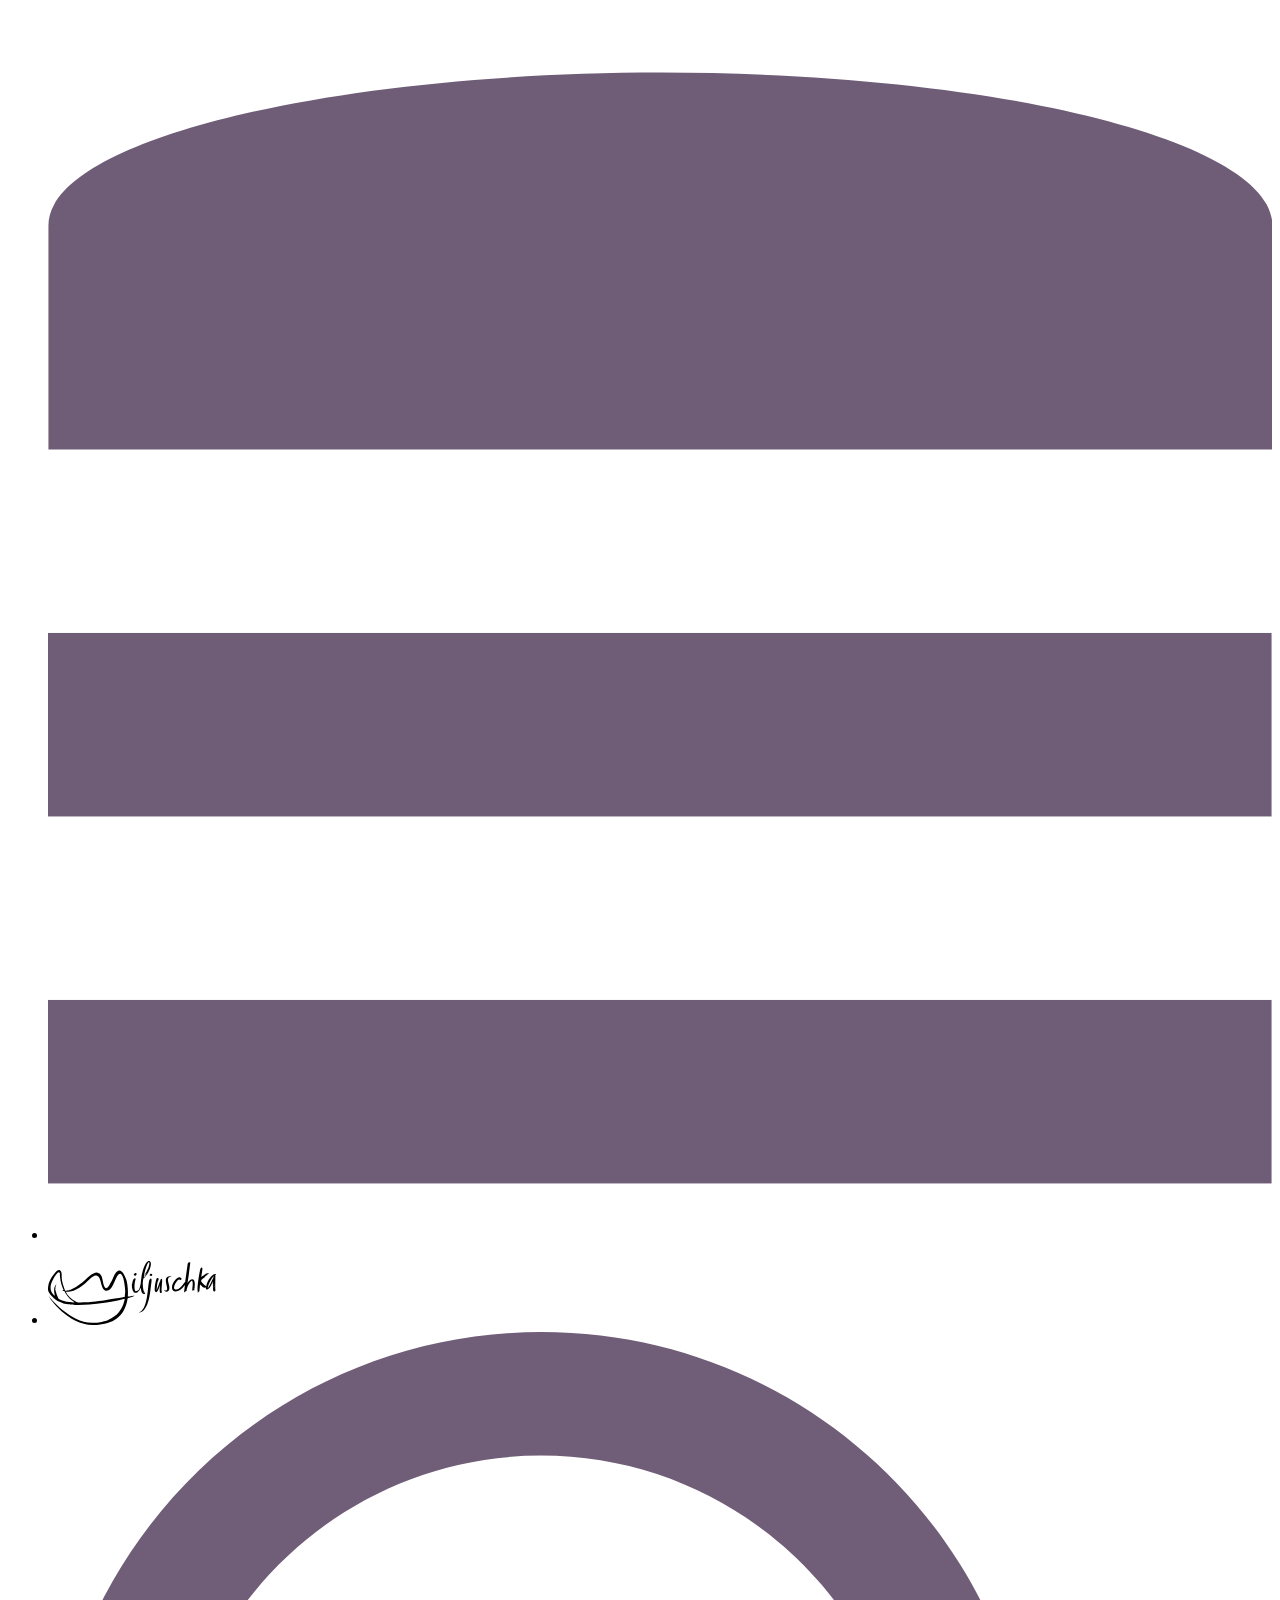
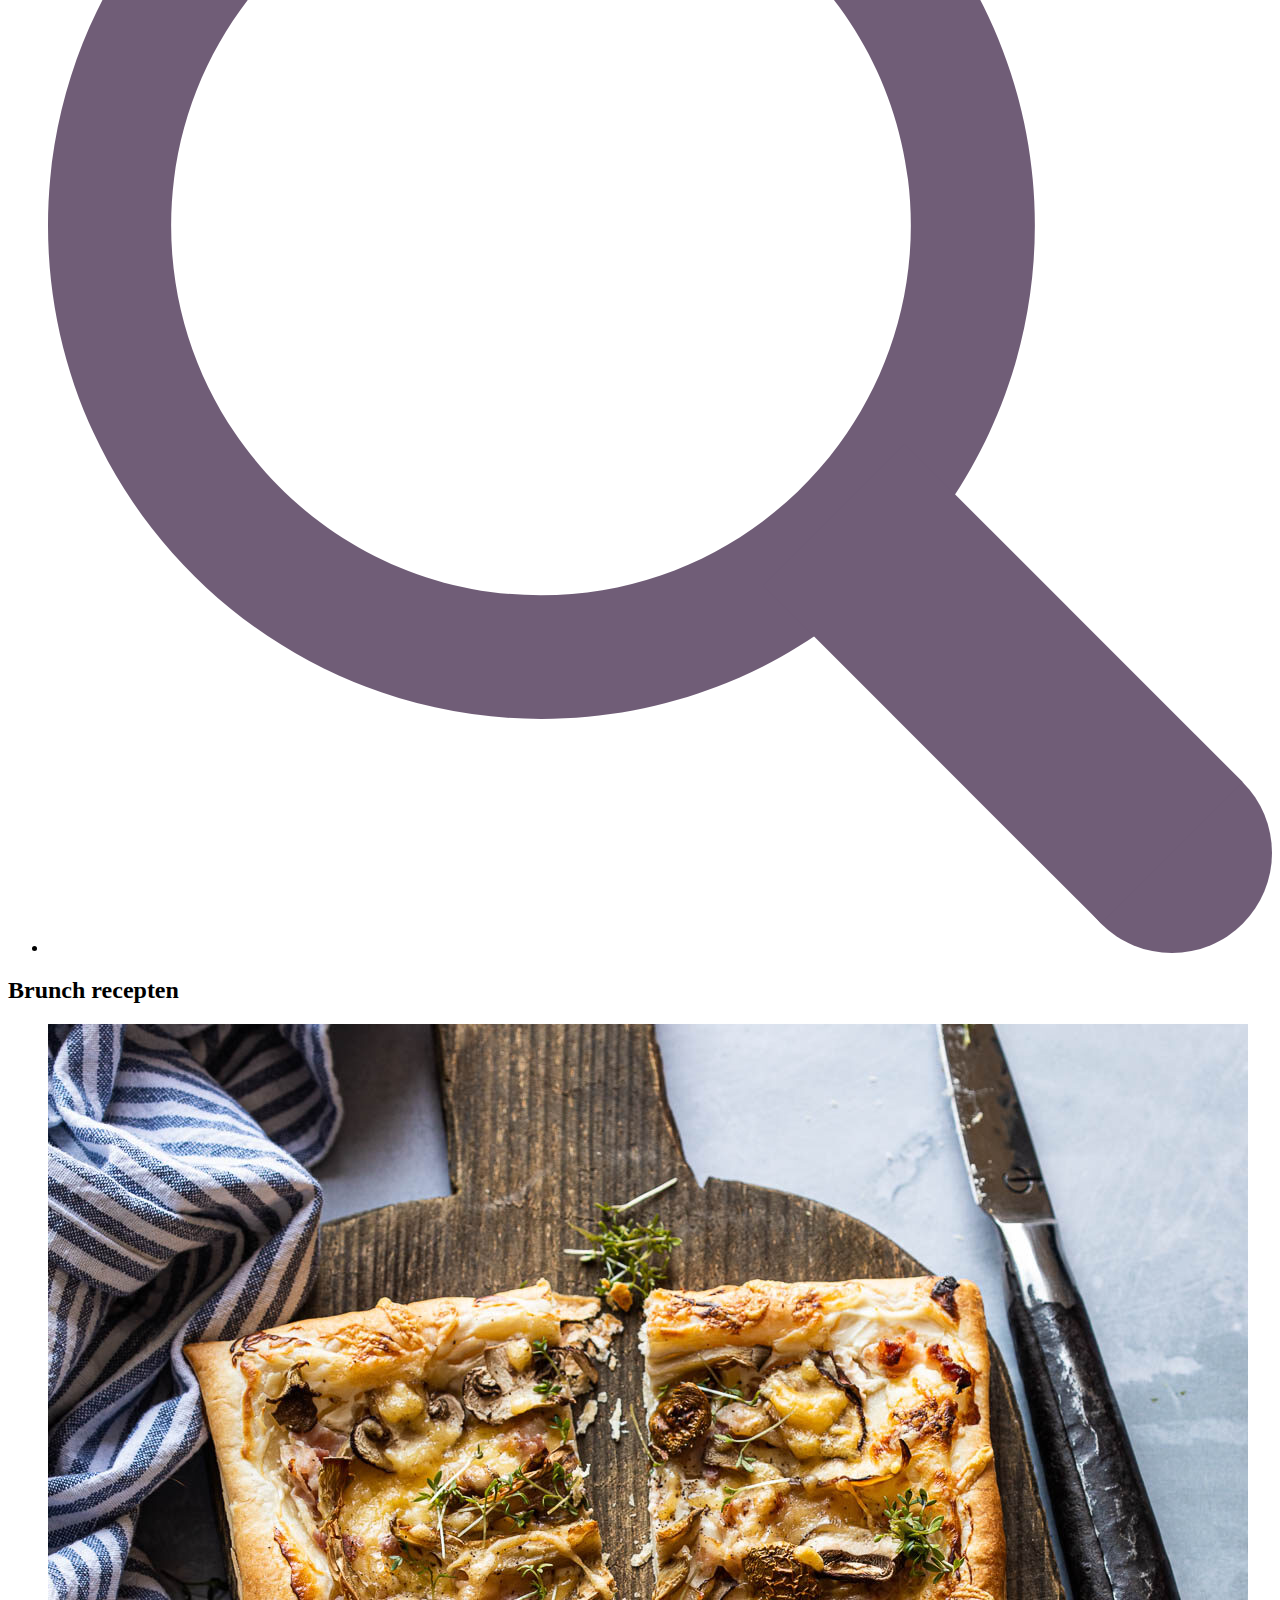
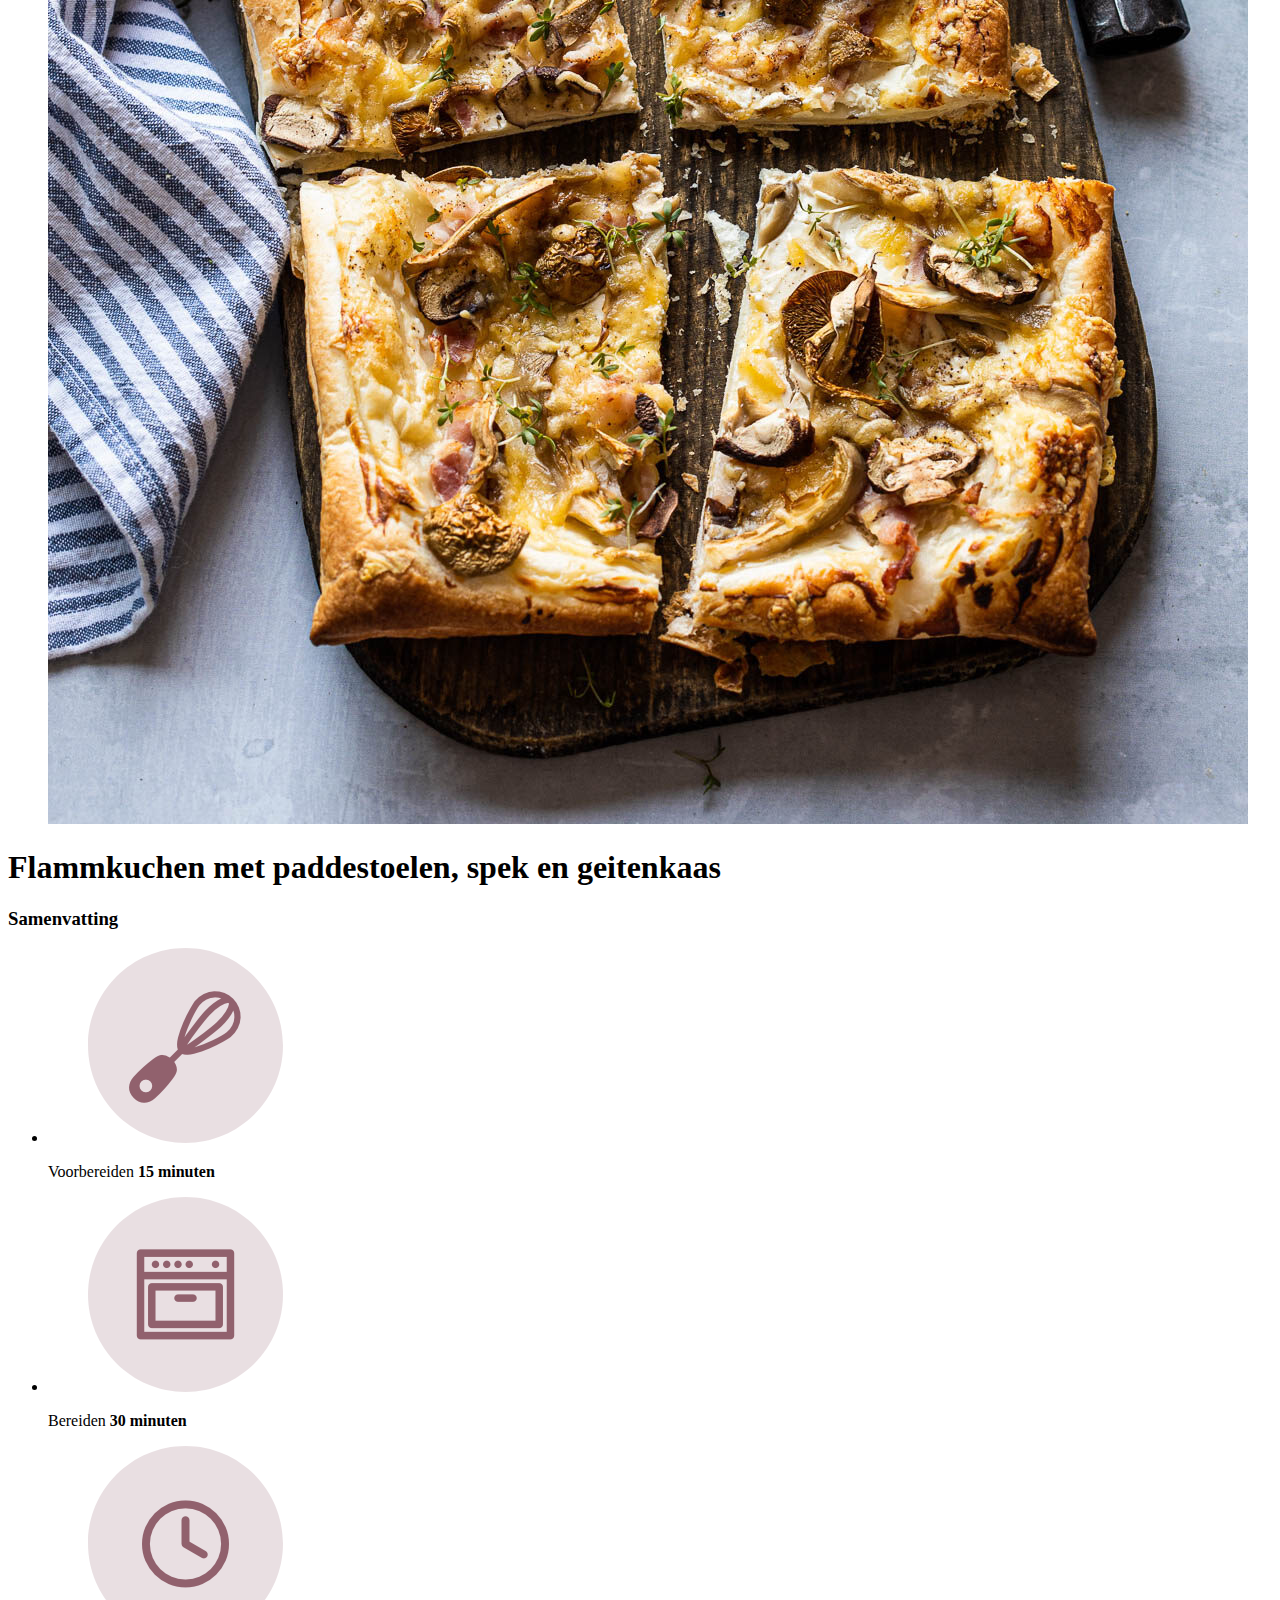
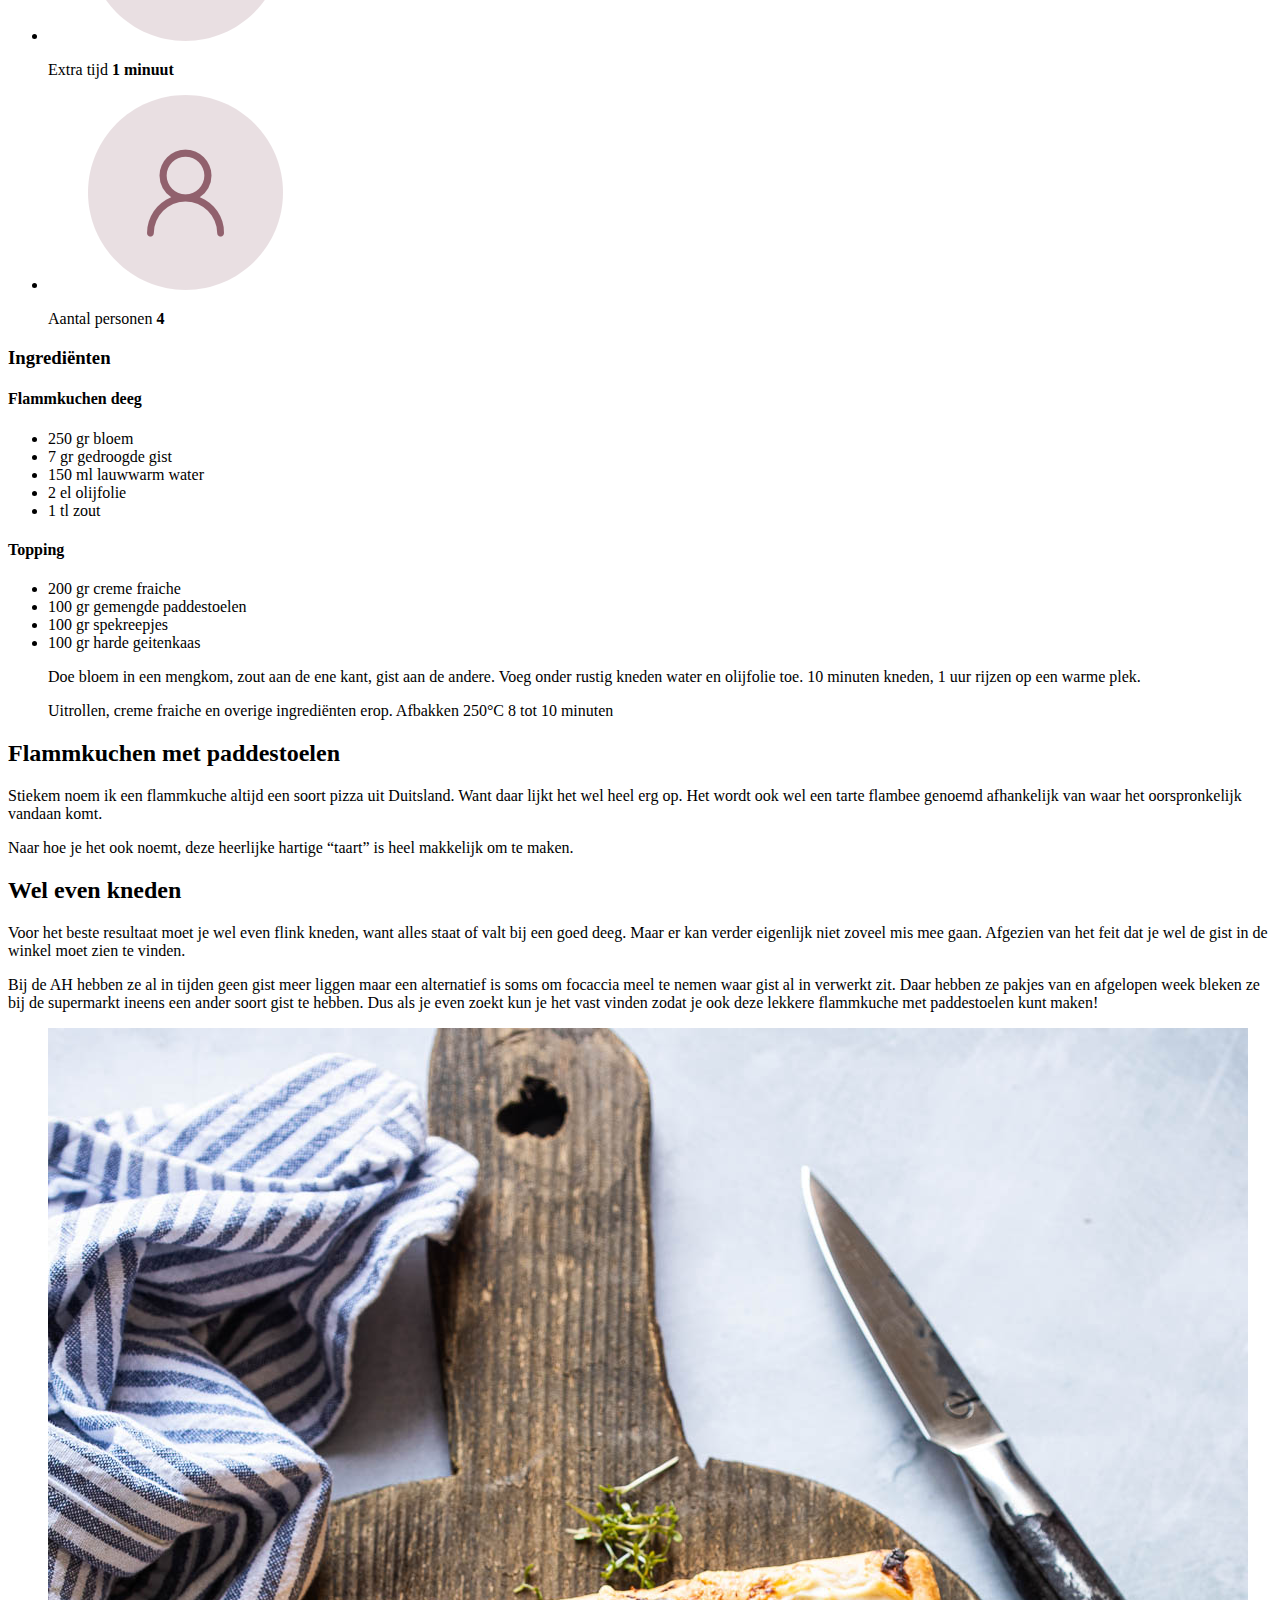
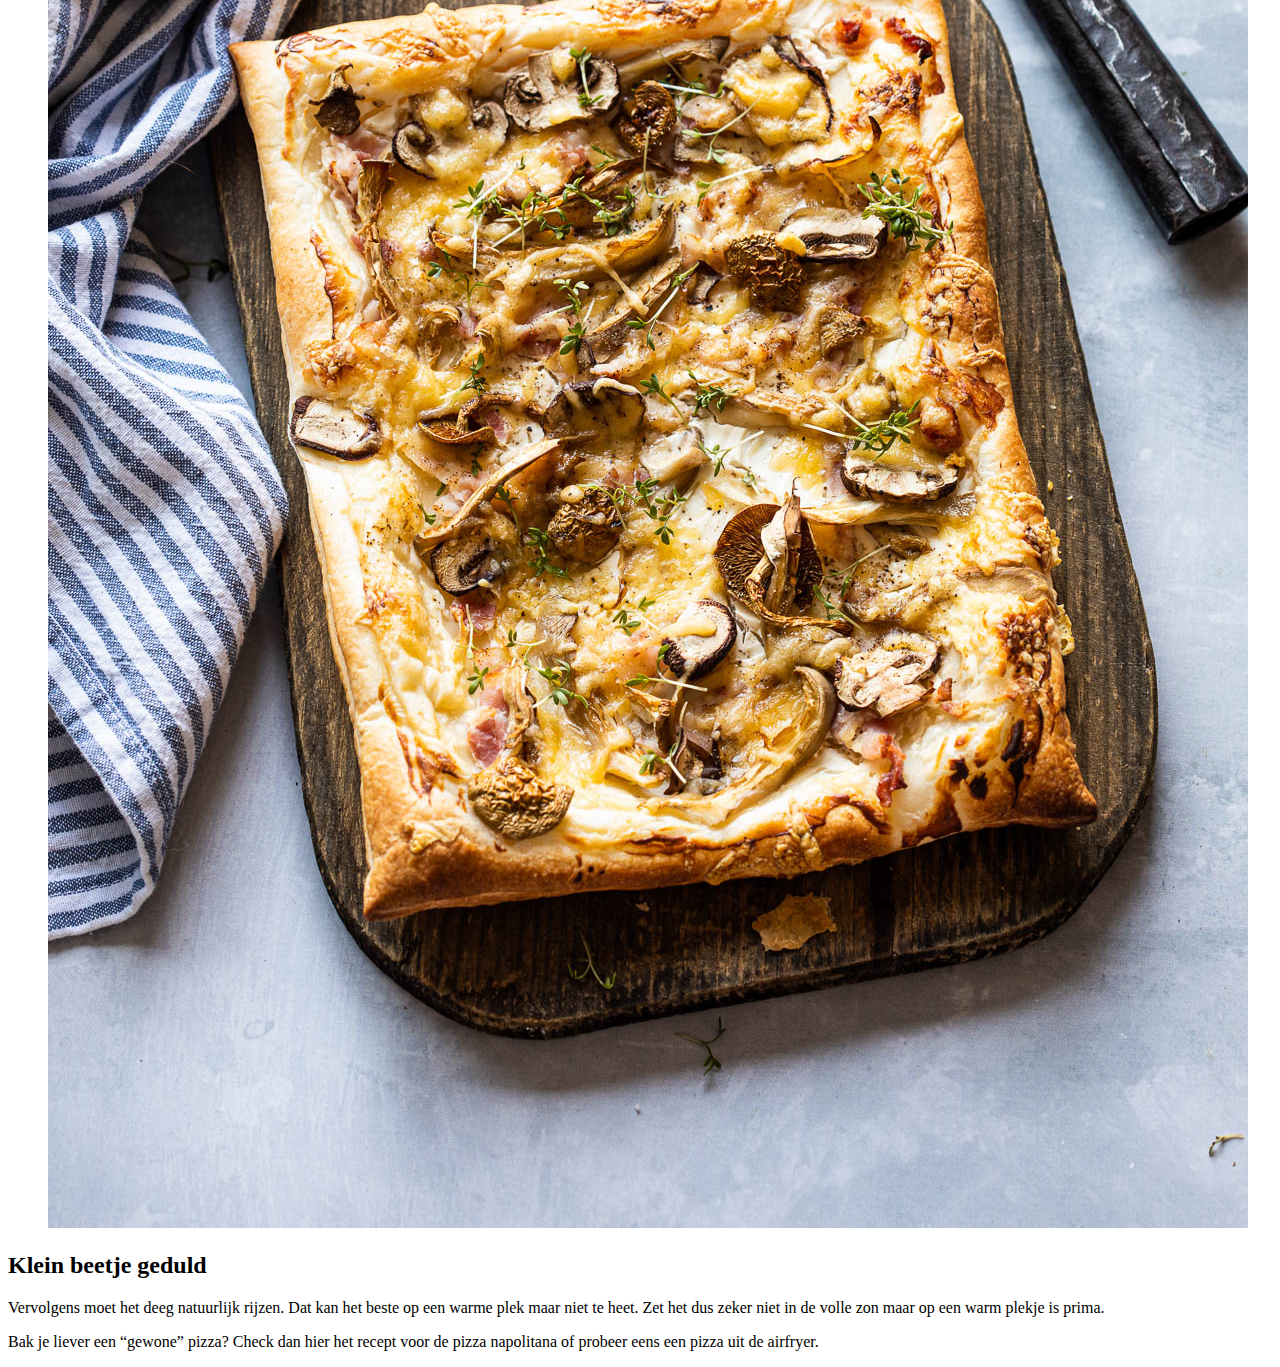
==== detail.html @ 0a12c774 "Add files via upload" ====
<!DOCTYPE html>
<html lang="nl">

<head>
    <meta charset="UTF-8">
    <meta name="author" content="Nadia Molenaar">
    <meta name="viewport" content="width=device-width, initial-scale=1">
    
    <title>Details Miljuschka</title>

    <link rel="stylesheet" href="styles/style-detail.css">
</head>

<body>
  <header>
    <nav>
		<ul class="menu">
			<li class="hamburger">
				<img src="images/Hamburger.svg" alt="Icoon van een hamburger">
			</li>
			<li class="home-logo">
				<a href=""><img src="images/logo.svg" alt="Logo Miljuschka"></a>
			</li>
			<li class="search">
				<img src="images/Search.svg" alt="icoon van een vergrootglas">
			</li>
		</ul>
	</nav>
  </header> 
  
  <main>
      <section>
          <h2>Brunch recepten</h2>
            <article>
             <figure>
                 <img src="images/recepten/1-flamkuche-paddestoel.jpg" alt="Afbeelding van flammkuchen met paddestoelen, spek en geitenkaas.">
             </figure>
            <h1>Flammkuchen met paddestoelen, spek en geitenkaas</h1>
        </article>
      </section>

      <section>
        <h3>Samenvatting</h3>
        <ul>
            <li>
                <figure>
                    <img src="images/Screenshot_2020-10-23 Flammkuchen met paddestoelen, spek en geitenkaas.png" alt="Afbeelding van een garde.">
                </figure>
                <p>Voorbereiden
                    <strong>15 minuten</strong>
                </p>
            </li>
            <li>
                <figure>
                    <img src="images/Screenshot_2020-10-23 Flammkuchen met paddestoelen, spek en geitenkaas(1).png" alt="Afbeelding van een oven.">
                </figure>
                <p>Bereiden
                    <strong>30 minuten</strong>
                </p>
            </li>
            <li>
                <figure>
                    <img src="images/Screenshot_2020-10-23 Flammkuchen met paddestoelen, spek en geitenkaas(2).png" alt="Afbeelding van een klok.">
                </figure>
                <p>Extra tijd
                    <strong>1 minuut</strong>
                </p>
            </li>
            <li>
                <figure>
                    <img src="images/Screenshot_2020-10-23 Flammkuchen met paddestoelen, spek en geitenkaas(3).png" alt="Afbeelding van een poppetje.">
                </figure>
                <p>Aantal personen
                    <strong>4</strong>
                </p>
            </li>
        </ul>
      </section>

      <section>
        <h3>Ingrediënten</h3>
        <div>
            <h4>Flammkuchen deeg</h4>
            <ul>
                <li>250 gr bloem</li>
                <li>7 gr gedroogde gist</li>
                <li>150 ml lauwwarm water</li>
                <li>2 el olijfolie</li>
                <li>1 tl zout</li>
            </ul>
            <h4>Topping</h4>
            <ul>
                <li>200 gr creme fraiche</li>
                <li>100 gr gemengde paddestoelen</li>
                <li>100 gr spekreepjes</li>
                <li>100 gr harde geitenkaas</li>
                <p>Doe bloem in een mengkom, zout aan de ene kant, gist aan de andere. Voeg onder rustig kneden water en olijfolie toe. 10 minuten kneden, 1 uur rijzen op een warme plek. </p>
                <p>Uitrollen, creme fraiche en overige ingrediënten erop. Afbakken 250°C 8 tot 10 minuten</p>
            </ul>
        </div>
      </section>

      <section>
          <h2>Flammkuchen met paddestoelen</h2>
          <p>Stiekem noem ik een flammkuche altijd een soort pizza uit Duitsland. Want daar lijkt het wel heel erg op. Het wordt ook wel een tarte flambee genoemd afhankelijk van waar het oorspronkelijk vandaan komt.</p>
          <p>Naar hoe je het ook noemt, deze heerlijke hartige “taart” is heel makkelijk om te maken.</p>

          <h2>Wel even kneden</h2>
          <p>Voor het beste resultaat moet je wel even flink kneden, want alles staat of valt bij een goed deeg. Maar er kan verder eigenlijk niet zoveel mis mee gaan. Afgezien van het feit dat je wel de gist in de winkel moet zien te vinden.</p>
          <p>Bij de AH hebben ze al in tijden geen gist meer liggen maar een alternatief is soms om focaccia meel te nemen waar gist al in verwerkt zit. Daar hebben ze pakjes van en afgelopen week bleken ze bij de supermarkt ineens een ander soort gist te hebben. Dus als je even zoekt kun je het vast vinden zodat je ook deze lekkere flammkuche met paddestoelen kunt maken!</p>

          <figure>
              <img src="images/recepten/Flamkuchen-paddestoel-1.jpg" alt="Afbeelding van ongesneden flammkuchen.">
          </figure>

          <h2>Klein beetje geduld</h2>
          <p>Vervolgens moet het deeg natuurlijk rijzen. Dat kan het beste op een warme plek maar niet te heet. Zet het dus zeker niet in de volle zon maar op een warm plekje is prima. </p>
          <p>Bak je liever een “gewone” pizza? Check dan hier het recept voor de pizza napolitana of probeer eens een pizza uit de airfryer.</p>
      </section>



  </main>

    <script src="scripts/script.js"></script>

</body>

</html>
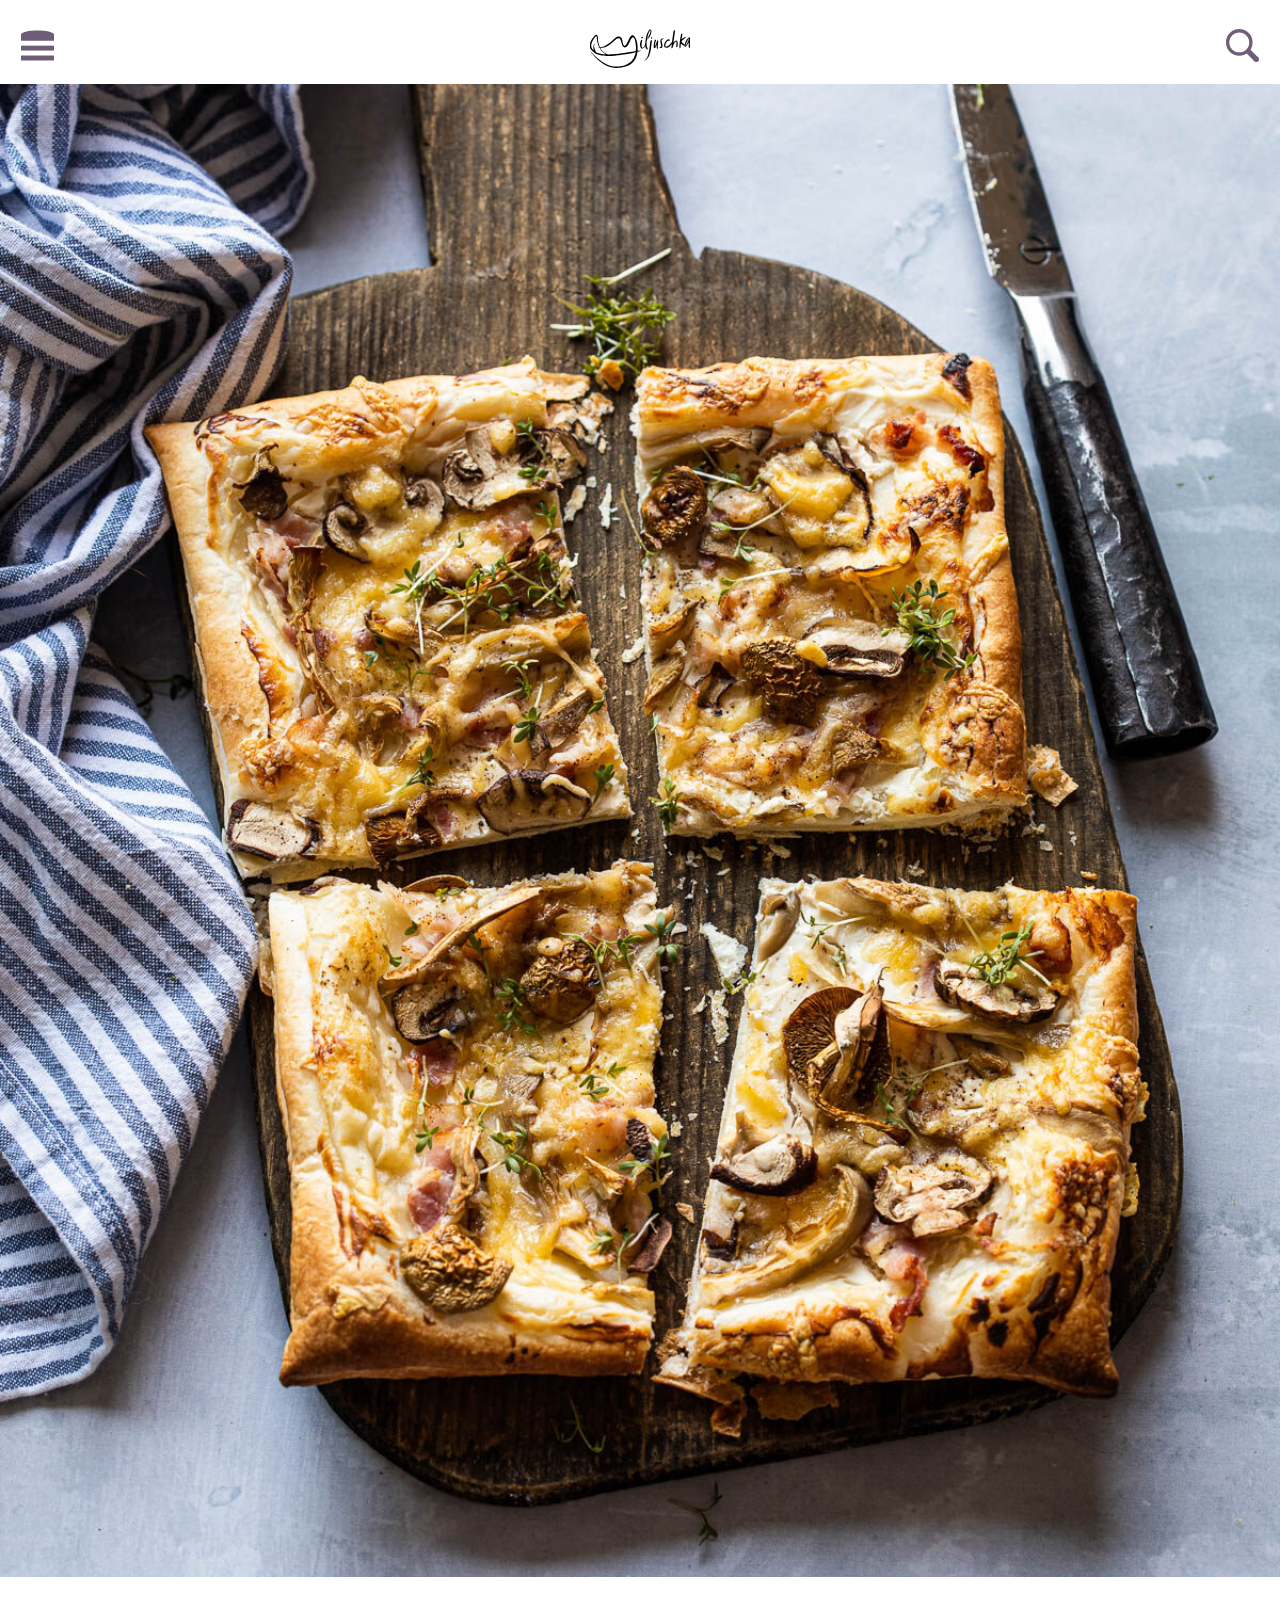
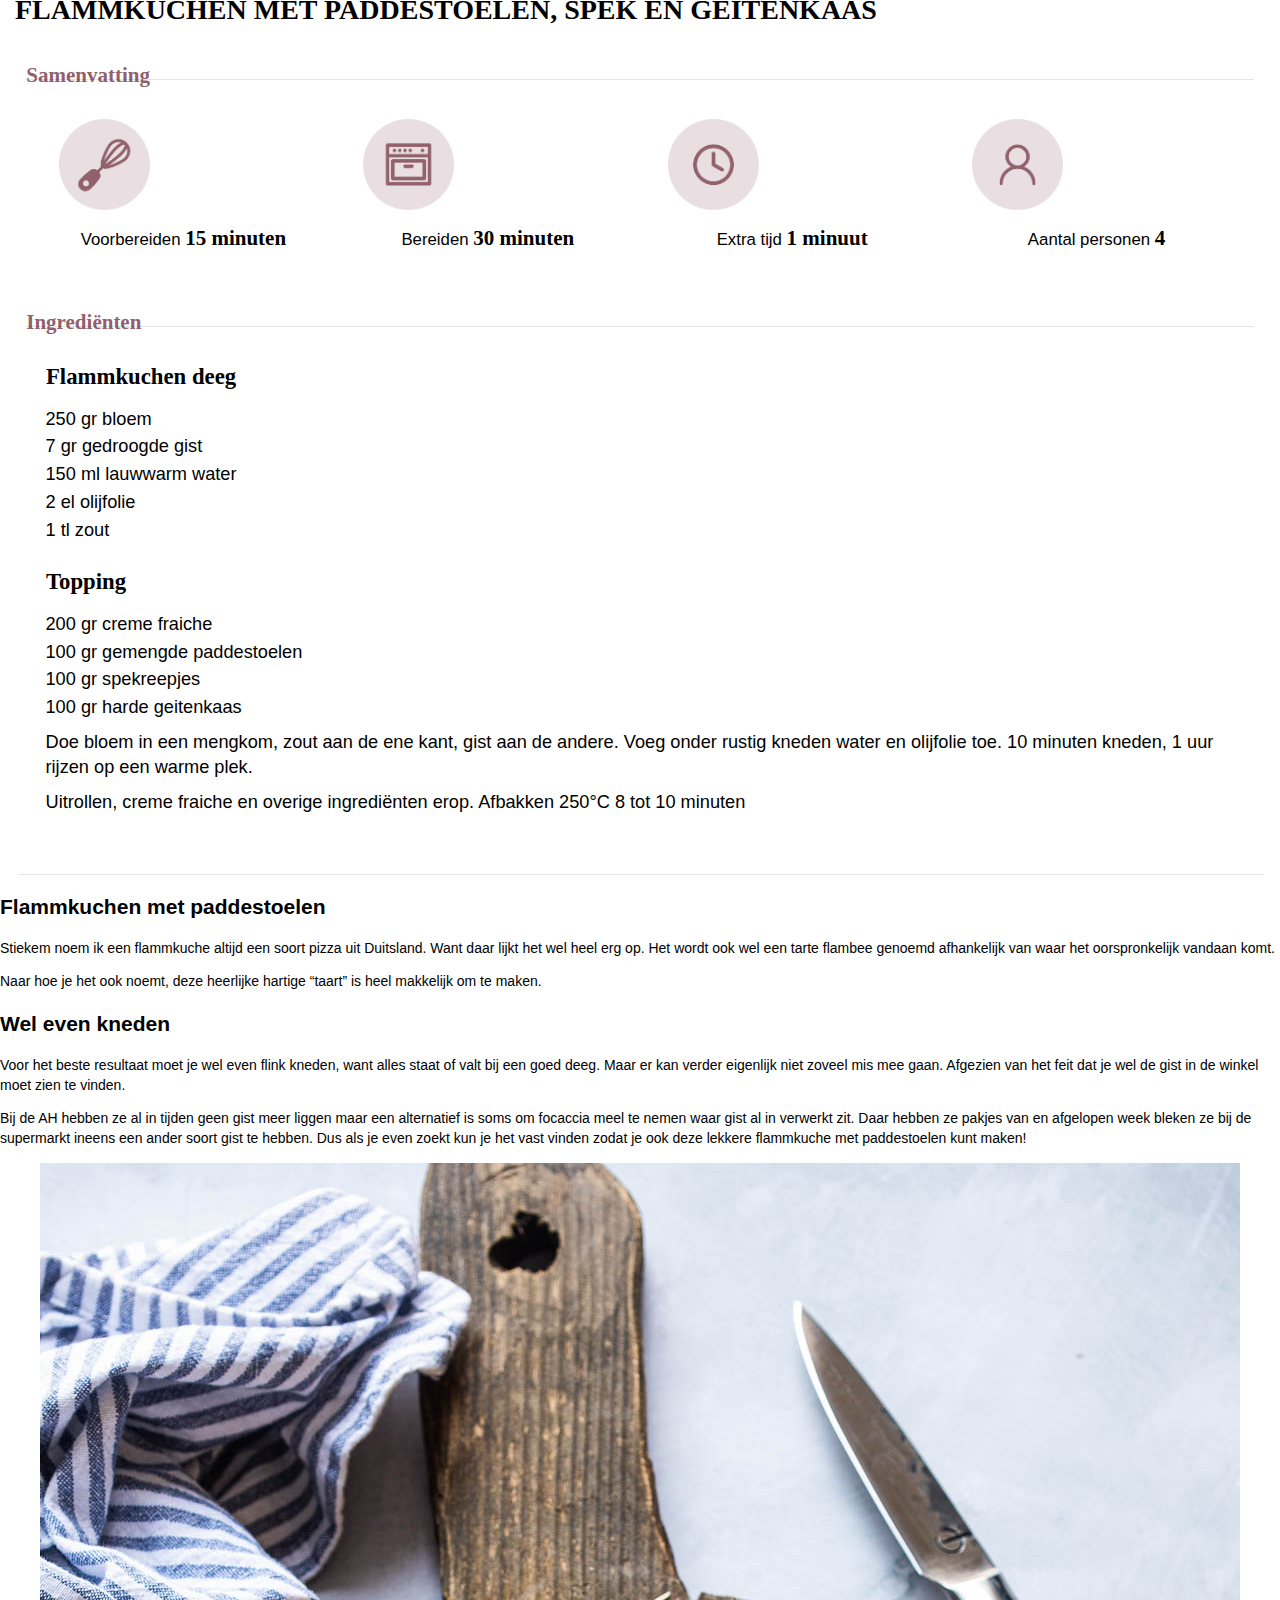
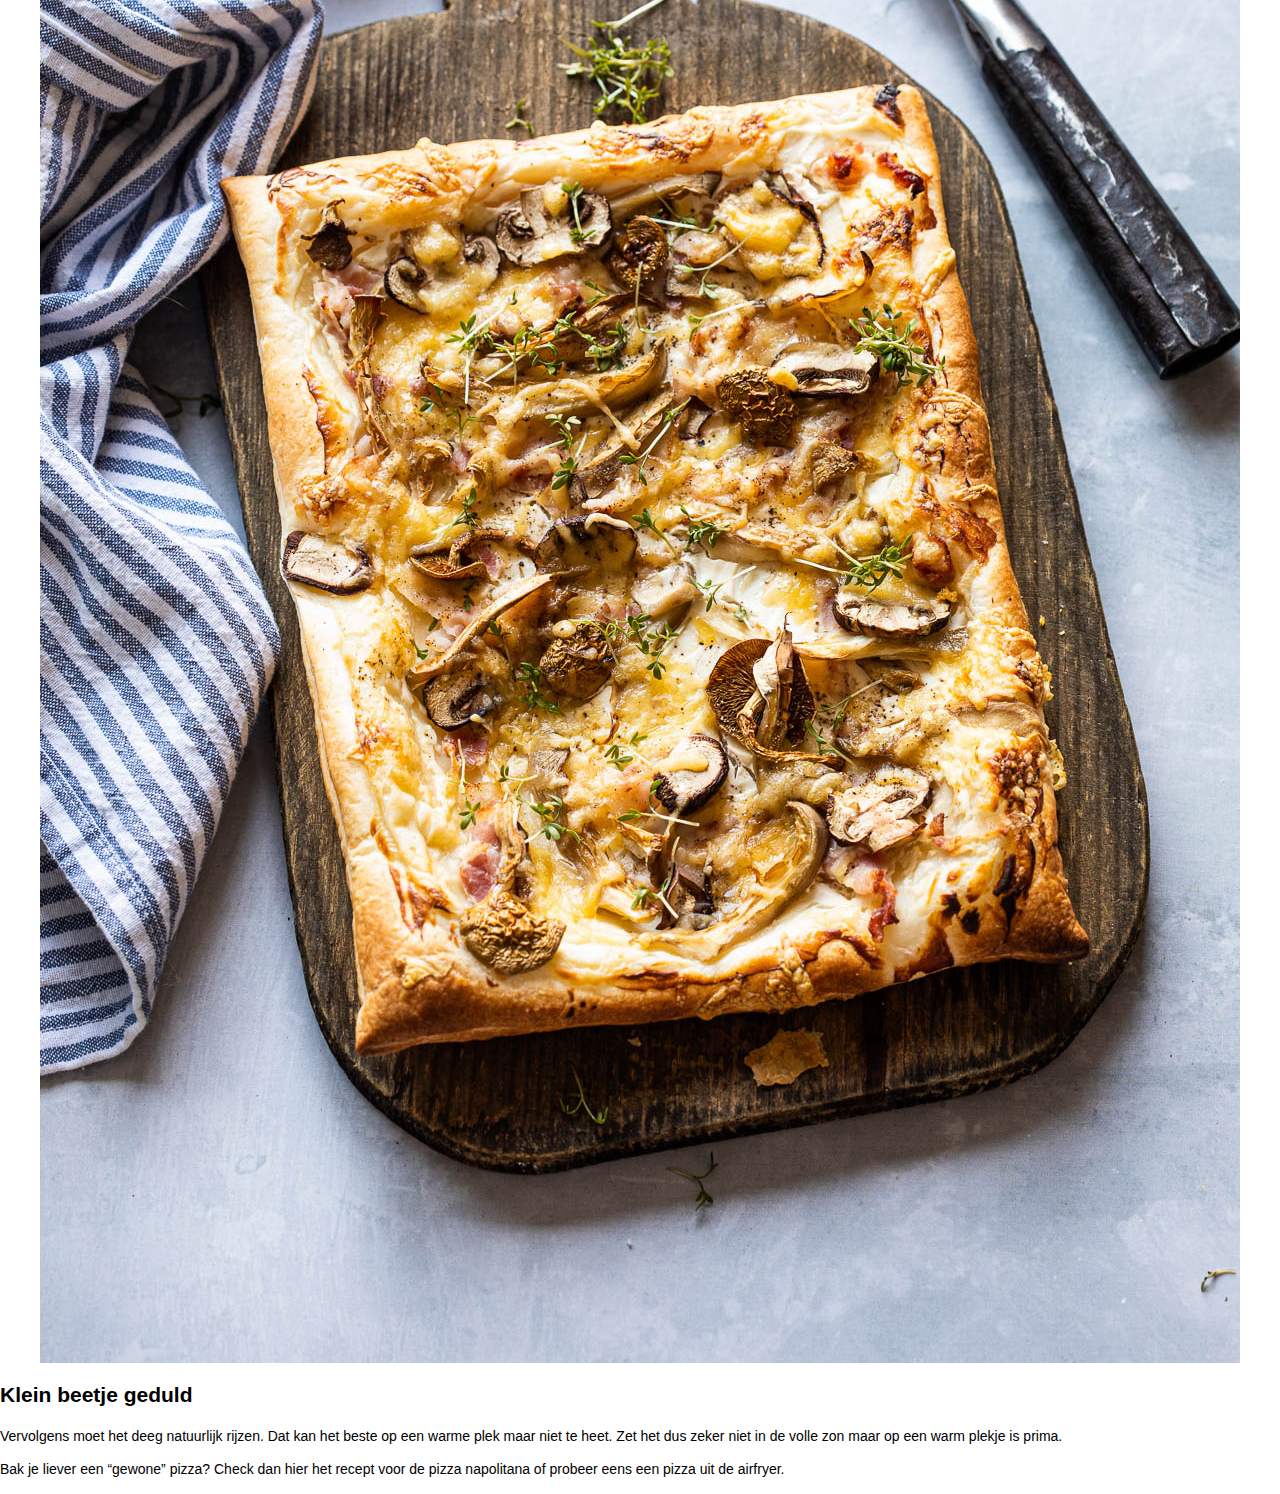
==== commit 81242f43: "Add files via upload" ====
--- a/detail.html
+++ b/detail.html
@@ -30,55 +30,60 @@
   
   <main>
       <section>
-          <h2>Brunch recepten</h2>
-            <article>
-             <figure>
-                 <img src="images/recepten/1-flamkuche-paddestoel.jpg" alt="Afbeelding van flammkuchen met paddestoelen, spek en geitenkaas.">
-             </figure>
-            <h1>Flammkuchen met paddestoelen, spek en geitenkaas</h1>
-        </article>
+            <div class="hero-image">
+                <img src="images/recepten/1-flamkuche-paddestoel.jpg" alt="Foto van flammkuche">
+                <h1 class="title">Flammkuchen met paddestoelen, spek en geitenkaas</h1>
+            </div>
       </section>
 
       <section>
-        <h3>Samenvatting</h3>
+        <h3 class="purple">Samenvatting</h3>
         <ul>
             <li>
                 <figure>
                     <img src="images/Screenshot_2020-10-23 Flammkuchen met paddestoelen, spek en geitenkaas.png" alt="Afbeelding van een garde.">
                 </figure>
-                <p>Voorbereiden
-                    <strong>15 minuten</strong>
-                </p>
+                <div>
+                    <p>Voorbereiden
+                       <strong>15 minuten</strong>
+                    </p>
+                </div>
             </li>
             <li>
                 <figure>
                     <img src="images/Screenshot_2020-10-23 Flammkuchen met paddestoelen, spek en geitenkaas(1).png" alt="Afbeelding van een oven.">
                 </figure>
-                <p>Bereiden
-                    <strong>30 minuten</strong>
-                </p>
+                <div>
+                    <p>Bereiden
+                        <strong>30 minuten</strong>
+                    </p>
+                </div>
             </li>
             <li>
                 <figure>
                     <img src="images/Screenshot_2020-10-23 Flammkuchen met paddestoelen, spek en geitenkaas(2).png" alt="Afbeelding van een klok.">
                 </figure>
-                <p>Extra tijd
-                    <strong>1 minuut</strong>
-                </p>
+                <div>
+                    <p>Extra tijd
+                         <strong>1 minuut</strong>
+                    </p>
+                </div>
             </li>
             <li>
                 <figure>
                     <img src="images/Screenshot_2020-10-23 Flammkuchen met paddestoelen, spek en geitenkaas(3).png" alt="Afbeelding van een poppetje.">
                 </figure>
-                <p>Aantal personen
-                    <strong>4</strong>
-                </p>
+                <div>
+                    <p>Aantal personen
+                        <strong>4</strong>
+                    </p>
+                </div>
             </li>
         </ul>
       </section>
 
       <section>
-        <h3>Ingrediënten</h3>
+        <h3 class="purple">Ingrediënten</h3>
         <div>
             <h4>Flammkuchen deeg</h4>
             <ul>
@@ -117,9 +122,6 @@
           <p>Vervolgens moet het deeg natuurlijk rijzen. Dat kan het beste op een warme plek maar niet te heet. Zet het dus zeker niet in de volle zon maar op een warm plekje is prima. </p>
           <p>Bak je liever een “gewone” pizza? Check dan hier het recept voor de pizza napolitana of probeer eens een pizza uit de airfryer.</p>
       </section>
-
-
-
   </main>
 
     <script src="scripts/script.js"></script>
--- a/styles/style-detail.css
+++ b/styles/style-detail.css
@@ -0,0 +1,190 @@
+<link href="https://fonts.googleapis.com/css2?family=Noto+Serif:wght@400;700&display=swap" rel="stylesheet"> 
+
+/* CSS Document */
+*, *::after, *::before {
+  box-sizing:border-box;  
+  margin: 0;
+  padding: 0;
+}
+
+body {
+    color: #000;
+    background-color: #fff;
+    font-size: 1em;
+    font-family: Montserrat,sans-serif;
+    font-size: 0.875em;
+    line-height: 1.4;
+    margin: 0;
+  }
+
+/* Navigatie */
+nav ul li {
+  width: 100%;
+  margin-right: 0;
+  margin-left: 0;
+  padding: 0;
+  display: block;
+}
+
+.menu {
+  height: 5.5em;
+  justify-content: center;
+  background-color: #fff;
+  box-shadow: 0 1px 3px rgba(0, 0, 0, 0.25);
+  padding-top: 0.5em;
+  padding-right: 1em;
+  padding-left: 1em;
+  max-width: 100%;
+  display: flex;
+  position: relative;
+  align-items: center;
+  margin: 0;
+}
+
+.hamburger {
+  width: 2.5em;
+  height: 2.5em;
+  display: flex;
+  align-items: center;
+  justify-content: left;
+  padding-left: 0.5em;
+}
+
+.home-logo {
+  display: flex;
+  align-items: center;
+  justify-content: center;
+  transform: scale(0.6);
+}
+
+.search {
+  width: 2.5em;
+  height: 2.5em;
+  display: flex;
+  align-items: center;
+  justify-content: right;
+  padding-right: 0.5em;
+}
+
+/* Main */
+section:nth-child(1) div >img {
+  display: block;
+  width: 100%;
+}
+  
+.hero-image {
+  position: relative;
+  margin-bottom: 20px;
+}
+  
+.title {
+  background-color: #fff;
+  text-transform: uppercase;
+  font-family: Georgia, 'Times New Roman', Times, serif;
+  font-size: 2em;
+  font-weight: 700;
+  line-height: 1.3;
+  width: 70%;
+  position: absolute;
+  margin-bottom: -1.825em;
+  bottom: 0;
+  padding: 7px 15px 0;
+}
+
+.purple {
+  color: #91616d; 
+  font-family: Georgia, 'Times New Roman', Times, serif;
+  font-size: 1.5em;
+  font-weight: 700;
+  position: relative;
+  margin: 4em 1.25em 0 1.25em;
+}
+
+.purple:after {
+  width: 100%;
+  height: 1px;
+  content: "";
+  background: rgba(0, 12, 24, .1);
+  position: absolute;
+  top: 60%;
+  left: 0;
+}
+
+section:nth-child(2) ul {
+  list-style: none;
+  display: flex;
+  justify-content: space-evenly;
+  padding: 0;
+  margin: 0 1.25em 3em 1.25em;
+}
+
+section:nth-child(2) li {
+  width: 20%;
+  padding: 0 1em 0 1em;
+}
+
+section:nth-child(2) figure {
+  display: flex;
+  margin: 2em 0 1em 0;
+}
+section:nth-child(2) figure >img {
+  width: 6.5em;
+  height: 6.5em;
+}
+
+section:nth-child(2) div {
+  font-family: 'Montserrat', sans-serif;
+  font-size: 1.2em;
+  line-height: 1.1;
+  text-align: center;
+  display: block;
+}
+
+section:nth-child(2) p >strong {
+  font-family: Georgia, 'Times New Roman', Times, serif;
+  font-size: 1.25em;
+  font-weight: 700;
+}
+
+section:nth-child(3) div {
+  padding-bottom: 4em;
+  border-bottom: 1px solid rgba(0,12,24,.1);
+  margin: 0 1.25em 0 1.25em;
+}
+
+section:nth-child(3) h3 {
+  font-size: 1.5em;
+  margin: 0 1.25em 0 1.25em;
+}
+
+section:nth-child(3) h4 {
+  font-family: Georgia, 'Times New Roman', Times, serif;
+  font-size: 1.625em;
+  margin: 1em 1.25em 0.625em 1.25em;
+}
+
+section:nth-child(3) ul {
+  list-style: none;
+  padding: 0;
+  margin: 0 2em 0 2em;
+  
+}
+section:nth-child(3) li {
+  font-size: 1.3em;
+  font-family: 'Montserrat', sans-serif;
+  font-weight: 200;
+  margin-bottom: 0.125em;
+}
+
+section:nth-child(3) p {
+  font-size: 1.3em;
+  font-family: 'Montserrat', sans-serif;
+  font-weight: 200;
+  margin-top: 0.5em;
+  margin-bottom: 0.125em;
+}
+
+section:nth-child(4) figure >img {
+  display: block;
+  width: 100%;
+}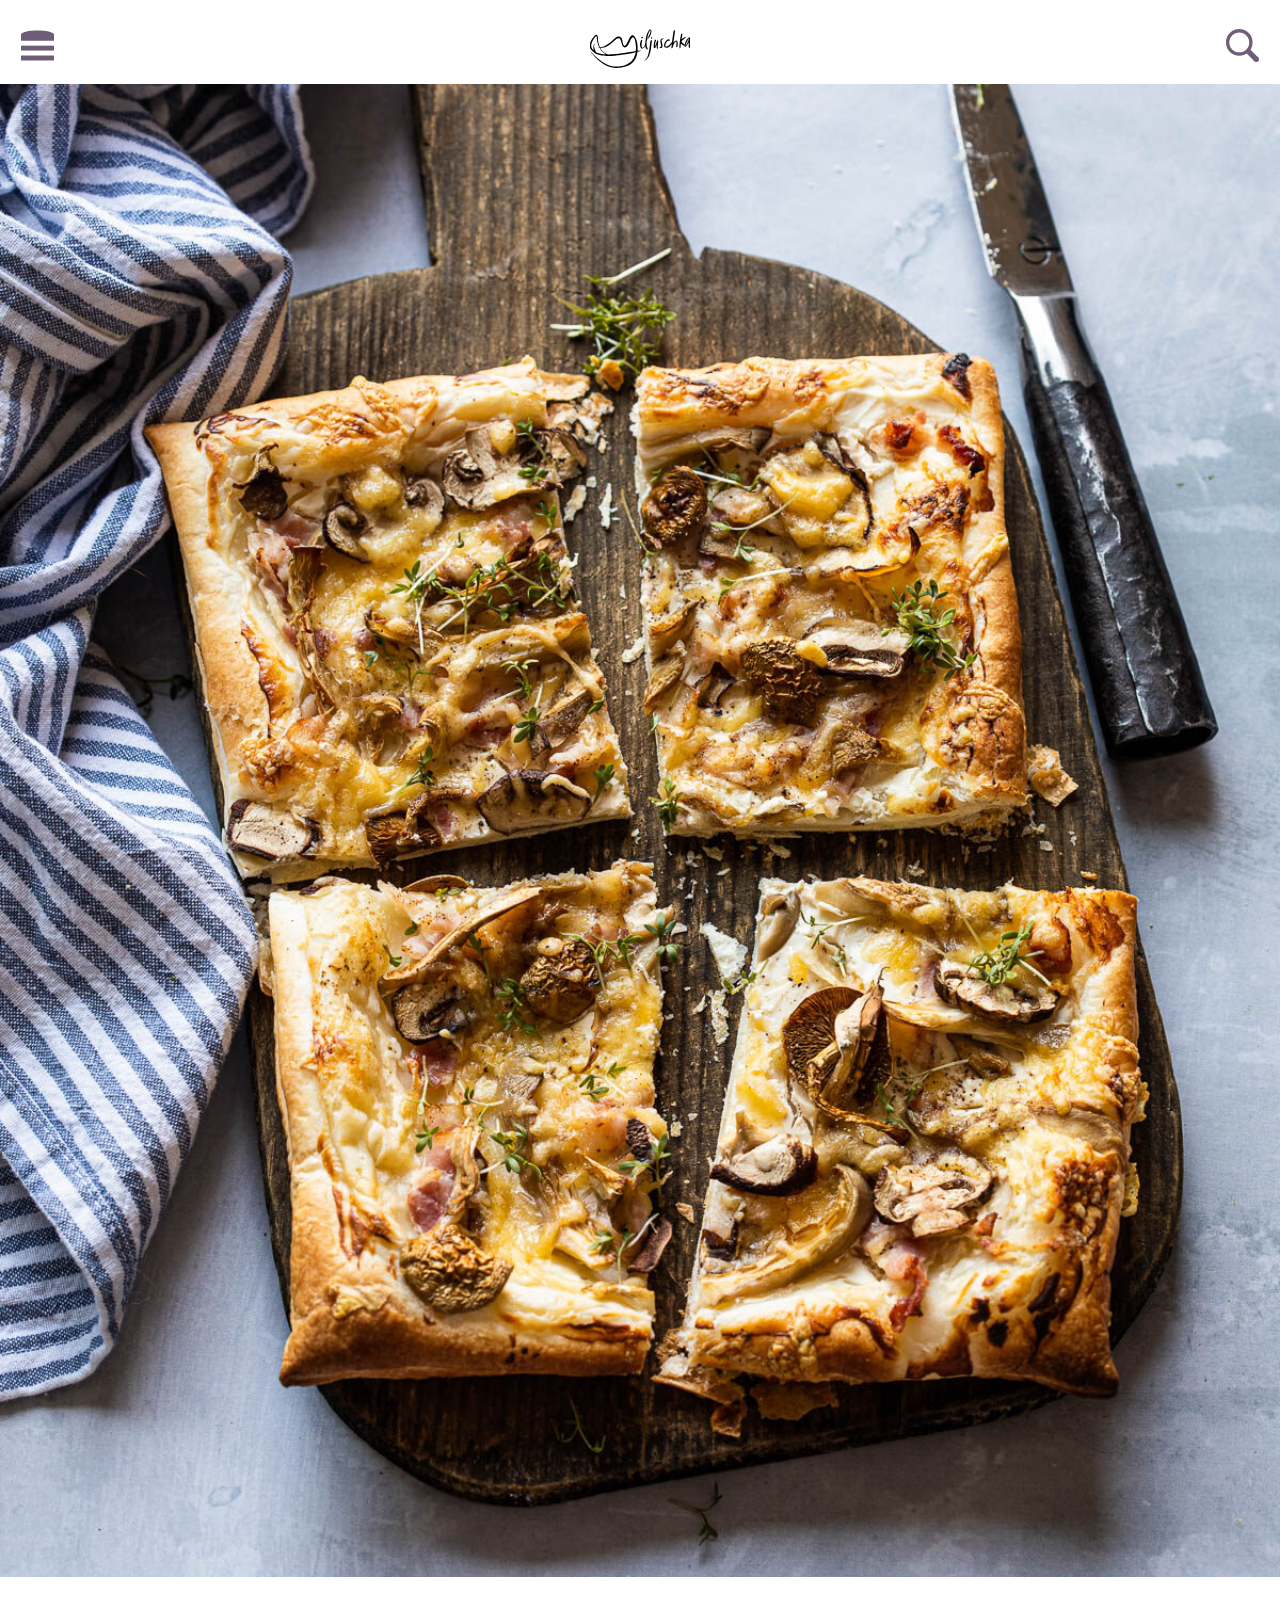
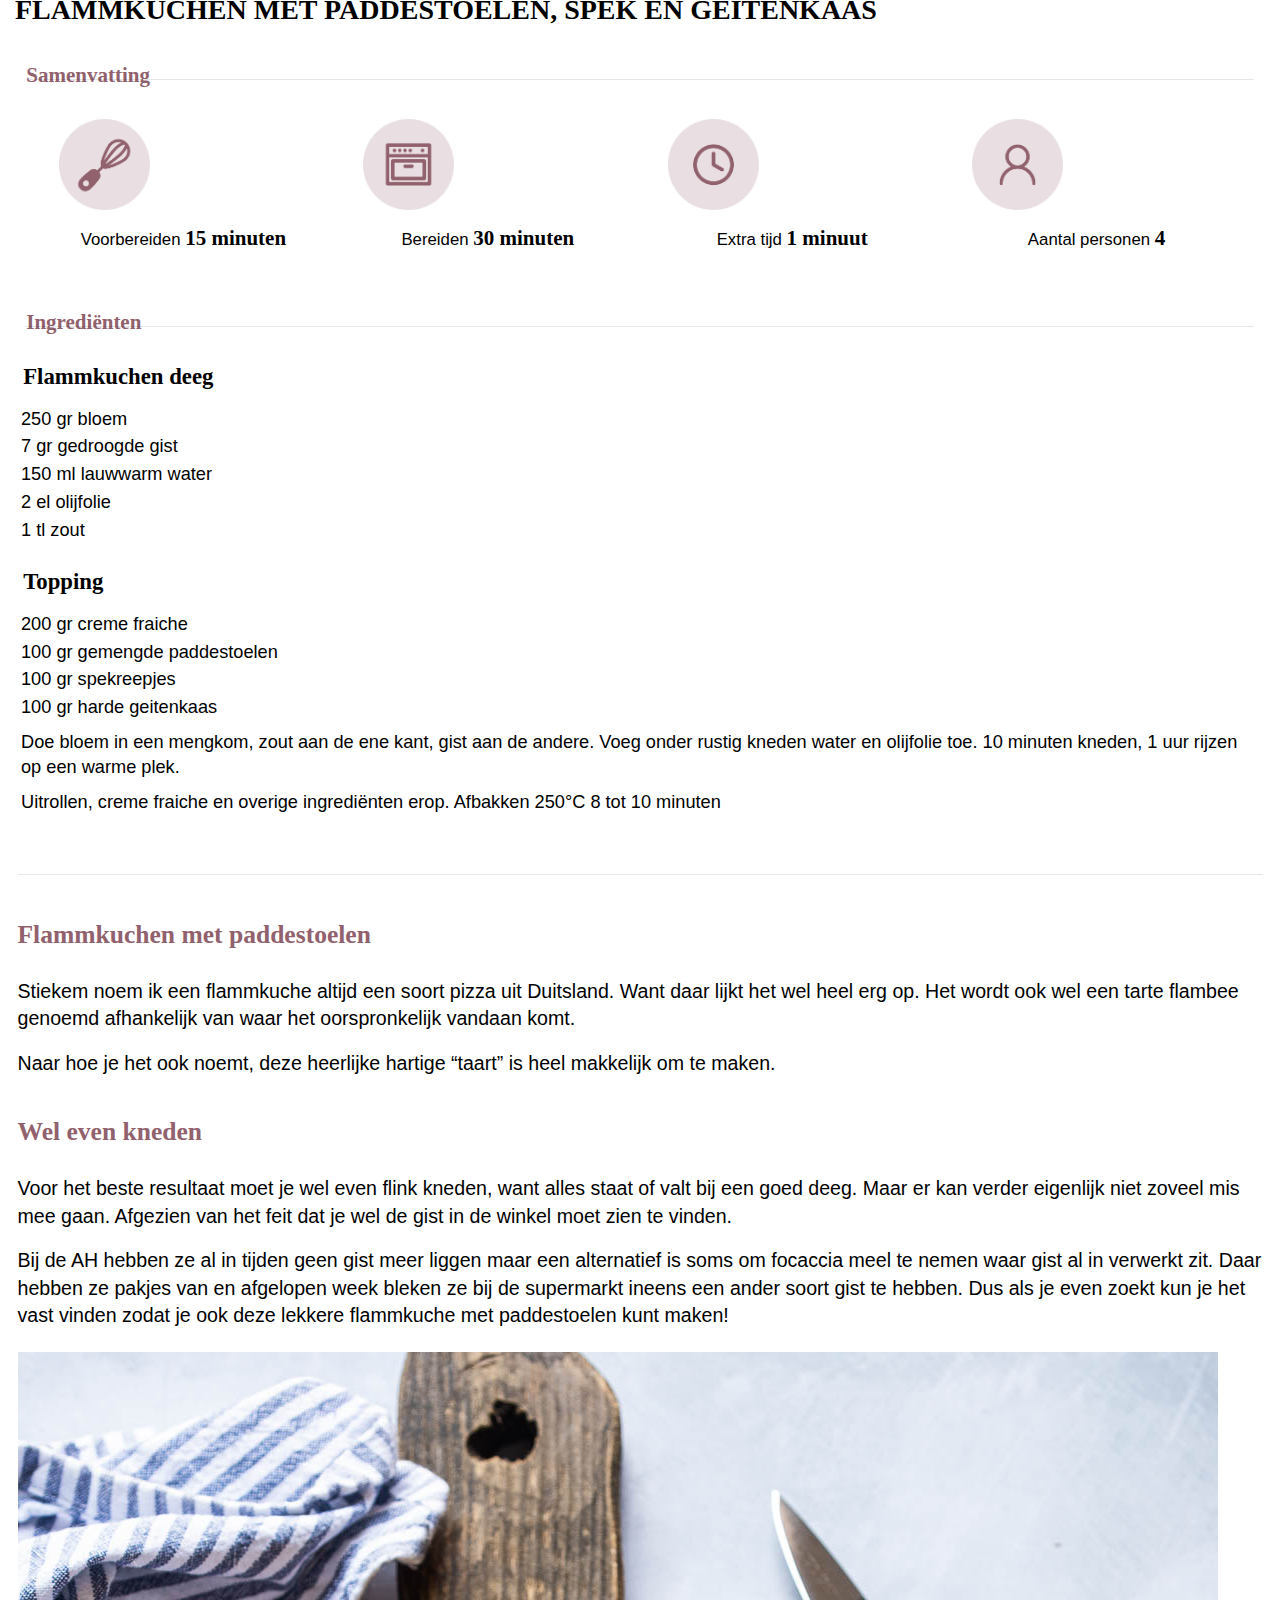
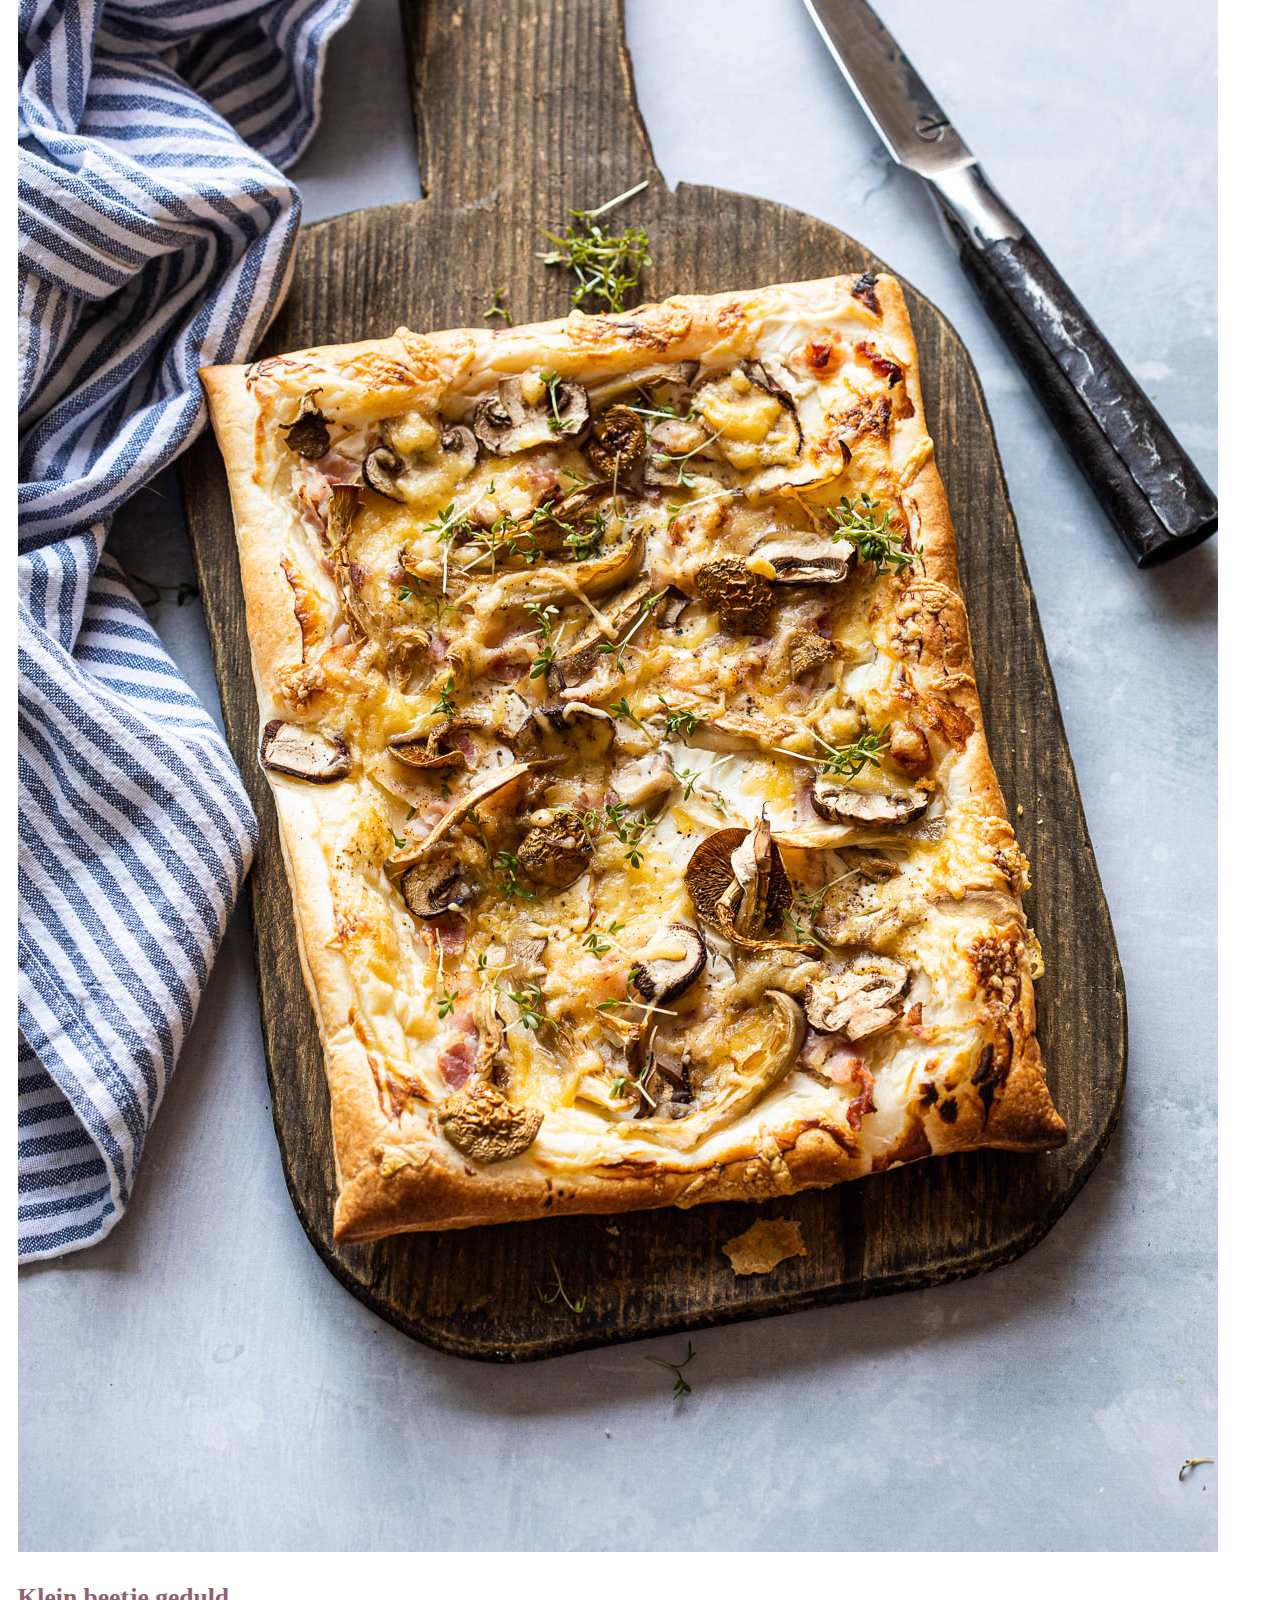
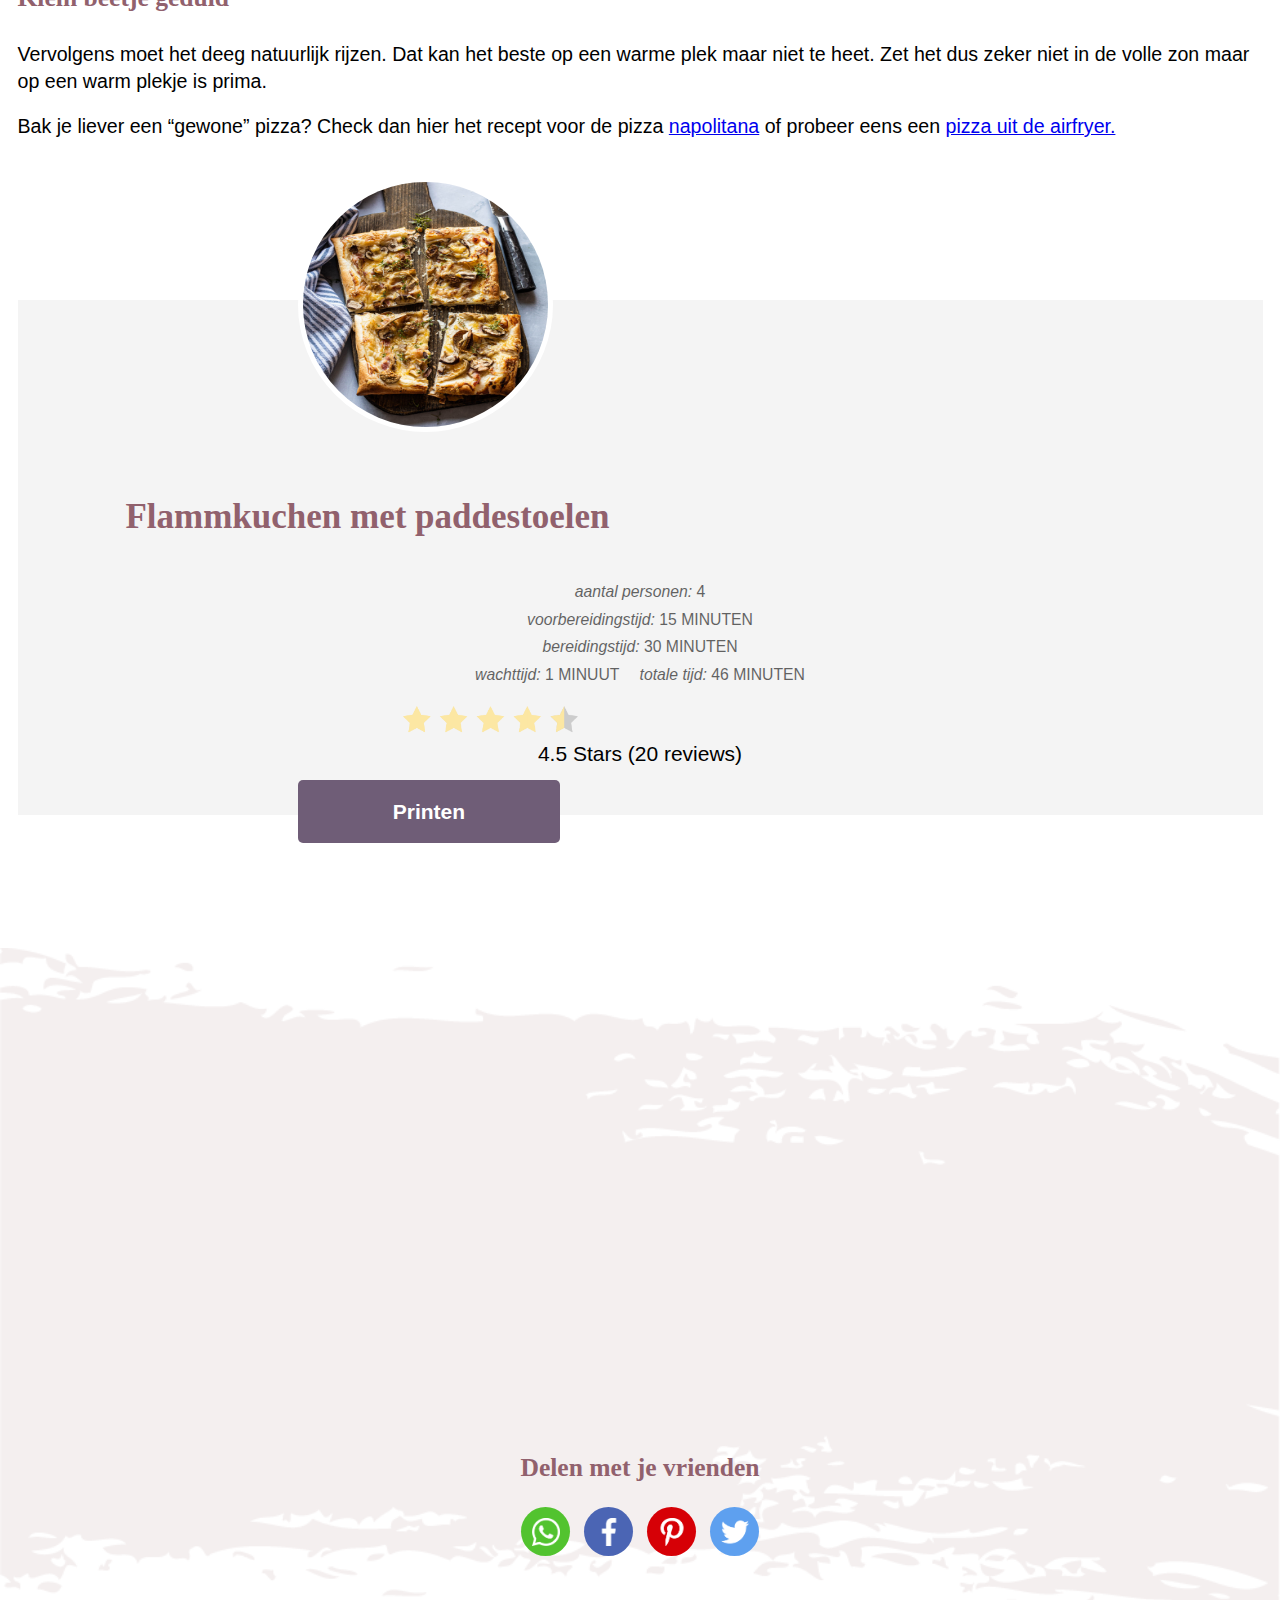
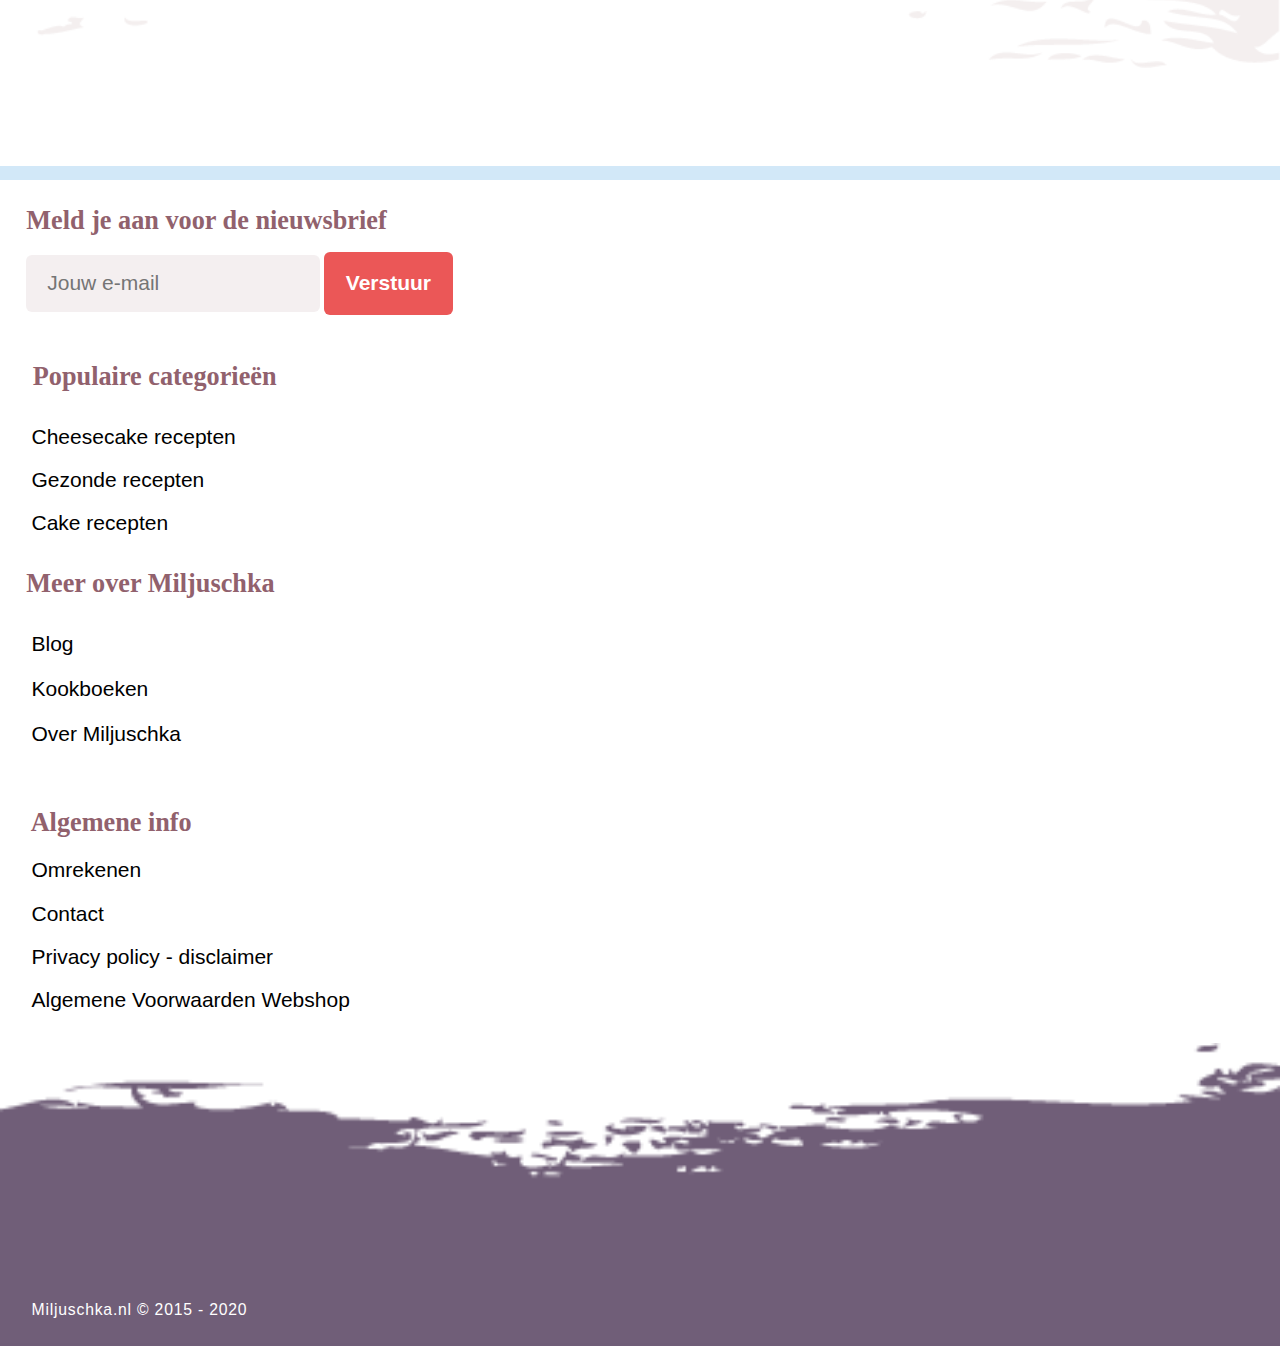
==== commit 950bde02: "Add files via upload" ====
--- a/detail.html
+++ b/detail.html
@@ -120,10 +120,118 @@
 
           <h2>Klein beetje geduld</h2>
           <p>Vervolgens moet het deeg natuurlijk rijzen. Dat kan het beste op een warme plek maar niet te heet. Zet het dus zeker niet in de volle zon maar op een warm plekje is prima. </p>
-          <p>Bak je liever een “gewone” pizza? Check dan hier het recept voor de pizza napolitana of probeer eens een pizza uit de airfryer.</p>
-      </section>
+          <p>Bak je liever een “gewone” pizza? Check dan hier het recept voor de pizza <a href="https://miljuschka.nl/diner-recepten/pizza-napoletana-met-ansjovis">napolitana</a> of probeer eens een <a href="https://miljuschka.nl/airfryer-recepten/airfryer-pizza">pizza uit de airfryer.</a></p>
+
+          <section>
+              <div>
+                  <img src="images/recepten/1-flamkuche-paddestoel.jpg" alt="">
+              </div>
+              <h2>Flammkuchen met paddestoelen</h2>
+              <p>aantal personen: <span>4</span></p>
+              <p>voorbereidingstijd: <span>15 minuten</span></p>
+              <p>bereidingstijd: <span>30 minuten</span></p>
+              <p>wachttijd: <span class="wachttijd">1 minuut</span> totale tijd: <span>46 minuten</span></p>
+              <div>
+                  <figure class="Stars"></figure>
+                  <p>4.5 Stars (20 reviews)</p>
+              </div>
+            </section>
+
+            <div>
+                <span>Printen</span>
+            </div>
+        </section>
+
+        <section>
+             <img src="images/brush-roze.png" class="brush-roze" alt="">
+             <div>
+             <h3>Delen met je vrienden</h3>
+                 <ul>
+                     <li>
+                         <img src="images/icons/whatsapp.png" alt="">
+                     </li>
+                     <li>
+                         <img src="images/icons/facebook.png" alt="">
+                     </li>
+                     <li>
+                         <img src="images/icons/pinterest.png" alt="">
+                     </li>
+                     <li>
+                         <img src="images/icons/twitter.png" alt="">
+                     </li>
+                 </ul>
+             </div>
+        </section> 
   </main>
 
+  <footer>
+	<section>
+		<h3>Meld je aan voor de nieuwsbrief</h3>
+		<form action="" method="post">
+			<input type="email" name="jouw-email" placeholder="Jouw e-mail" class="email">
+			<input type="submit" value="Verstuur" class="submit">
+		</form>	
+	</section>
+
+	<section>
+		<h5>Populaire categorieën</h5>
+		<ul>
+			<li >
+				<a href="https://miljuschka.nl/cheesecake-recepten">Cheesecake recepten</a>
+			</li>
+			<li>
+				<a href="https://miljuschka.nl/gezonde-recepten">Gezonde recepten</a>
+			</li>
+			<li>
+				<a href="https://miljuschka.nl/cake-recepten">Cake recepten</a>
+			</li>
+			<li>
+				<a href=""> </a>
+			</li>
+		</ul>
+	</section>
+
+	<section>
+		<h5>Meer over Miljuschka</h5>
+		<ul>
+			<li >
+				<a href="https://miljuschka.nl/blogs">Blog</a>
+			</li>
+			<li>
+				<a href="https://miljuschka.nl/boeken">Kookboeken</a>
+			</li>
+			<li>
+				<a href="https://miljuschka.nl/over-miljuschka">Over Miljuschka</a>
+			</li>
+		</ul>
+	</section>
+
+	<section>
+		<h5>Algemene info</h5>
+		<ul>
+			<li >
+				<a href="https://miljuschka.nl/omrekenen-van-cups-naar-gram">Omrekenen</a>
+			</li>
+			<li>
+				<a href="https://miljuschka.nl/contact">Contact</a>
+			</li>
+			<li>
+				<a href="https://miljuschka.nl/privacy-policy">Privacy policy - disclaimer</a>
+			</li>
+			<li>
+				<a href="https://miljuschka.nl/algemene-voorwaarden-webshophttps://miljuschka.nl/algemene-voorwaarden-webshop">Algemene Voorwaarden Webshop</a>
+			</li>
+		</ul>
+	</section>
+
+	<section>
+		<span>
+		<img src="images/brush-purple.png" alt="brush">
+	</span>
+		<p>Miljuschka.nl © 2015 - 2020</p>
+	</section>
+</footer>
+
     <script src="scripts/script.js"></script>
 
 </body>
--- a/styles/style-detail.css
+++ b/styles/style-detail.css
@@ -110,7 +110,7 @@
   left: 0;
 }
 
-section:nth-child(2) ul {
+main section:nth-child(2) ul {
   list-style: none;
   display: flex;
   justify-content: space-evenly;
@@ -118,7 +118,7 @@
   margin: 0 1.25em 3em 1.25em;
 }
 
-section:nth-child(2) li {
+main section:nth-child(2) li {
   width: 20%;
   padding: 0 1em 0 1em;
 }
@@ -160,16 +160,16 @@
 section:nth-child(3) h4 {
   font-family: Georgia, 'Times New Roman', Times, serif;
   font-size: 1.625em;
-  margin: 1em 1.25em 0.625em 1.25em;
-}
-
-section:nth-child(3) ul {
+  margin: 1em 0 0.625em 0.25em;
+}
+
+main section:nth-child(3) ul {
   list-style: none;
   padding: 0;
-  margin: 0 2em 0 2em;
+  margin: 0 0.25em 0 0.25em;
   
 }
-section:nth-child(3) li {
+main section:nth-child(3) li {
   font-size: 1.3em;
   font-family: 'Montserrat', sans-serif;
   font-weight: 200;
@@ -184,7 +184,406 @@
   margin-bottom: 0.125em;
 }
 
-section:nth-child(4) figure >img {
-  display: block;
-  width: 100%;
+section:nth-child(4) {
+  margin: 3em 1.25em 0 1.25em;
+}
+section:nth-child(4) h2 {
+  font-size: 1.825em;
+  font-weight: 700;
+  font-family: Georgia, 'Times New Roman', Times, serif;
+  color: #91616d;
+  margin: 0 0 1em 0;
+}
+
+section:nth-child(4) p {
+  font-size: 1.4em;
+  font-weight: 200;
+  font-family: 'Montserrat', sans-serif;
+  margin: 0 0 0.875em 0;
+}
+
+section:nth-child(4) p:nth-of-type(2) {
+  padding-bottom: 1em;
+}
+
+section:nth-child(4) p:nth-of-type(4) {
+  padding-bottom: 0.25em;
+}
+
+section:nth-child(4) figure {
+  position: relative; 
+  margin: 0 0 2em 0;
+}
+
+section:nth-of-type(4) figure >img {
+  display: block;
+  height: 100%;
+  max-width: 100%;
+}
+
+section:nth-child(4) p:nth-of-type(6) {
+  padding-bottom: 1em;
+}
+
+/* Printen */
+section:nth-child(4) section {
+  background-color: #f4f4f4;
+  padding-bottom: 2em;
+  margin-bottom: 5em;
+}
+
+section:nth-child(4) section div {
+  display: block;
+  margin-top: 10em;
+}
+
+section:nth-child(4) section div >img {
+  position: relative;
+  left: 22.5%;
+  width: 17.5em;
+  height: 17.5em;
+  border: 5px solid #fff;
+  border-radius: 50%;
+  top: -8.75em;
+}
+
+section:nth-child(4) section >h2 {
+  margin-top: -2.5em;
+  max-width: 20em;
+  text-align: center;
+  position: relative;
+  font-size: 2.5em;
+  line-height: 2.5;
+  margin-bottom: 0.5em;
+}
+
+section:nth-child(4) section p {
+  display: block;
+  margin: 0;
+  text-align: center;
+  font-style: italic;
+  font-family: 'Montserrat', sans-serif;
+  font-size: 1.125em;
+  line-height: 1.75;
+  opacity: .6;
+}
+
+section:nth-child(4) section p:nth-of-type(2) {
+  padding: 0;
+}
+
+section:nth-child(4) section p >span {
+  font-style: normal;
+  text-transform: uppercase;
+}
+
+.wachttijd {
+  padding-right: 1em;
+}
+
+section:nth-of-type(4) section div:nth-of-type(2) {
+  margin-top: 1em;
+  margin-bottom: 1em;
+}
+section:nth-of-type(4) section div:nth-of-type(2) figure {
+  background-image: url('../images/stars.png');
+  background-size: cover;
+  width: 12.5em;
+  height: 2em;
+  left: 31%;
+  position: relative;
+  margin-top: 0;
+}
+
+section:nth-of-type(4) section div:nth-of-type(2) p {
+  font-style: normal;
+  font-size: 1.5em;
+  opacity: 100%;
+  margin-top: -1.25em;
+}
+
+/* Printen */
+section:nth-child(4) section div:nth-of-type(3) {
+  display: block;
+  margin-top: 1em;
+}
+
+section:nth-child(4) div >span {
+  left: 22.5%;
+  font-size: 1.5em;
+  font-weight: bold;
+  line-height: 3;
+  width: 12.5em;
+  height: 3em;
+  display: block;
+  position: relative;
+  text-align: center;
+  border-radius: 5px;
+  background-color: #6f5d77;
+  color: #fff;
+  margin-top: -5em;
+  margin-bottom: 5em;
+}
+
+/* Delen */
+.brush-roze {
+  width: 100%;
+  position: relative;
+  margin: 0;
+}
+
+section:nth-child(5) {
+  margin: 0;
+}
+
+section:nth-child(5) div {
+  margin: -17.5em 1.25em 15em 1.25em;
+}
+
+section:nth-child(5) h3 {
+  font-family: Georgia, 'Times New Roman', Times, serif;
+  font-weight: 700;
+  font-size: 1.825em;
+  line-height: 1.1;
+  color: #91616d;
+  text-align: center;
+  position: relative;
+}
+
+section:nth-child(5) div ul {
+  list-style: none;
+  padding: 0;
+  display: flex;
+  flex-direction: row;
+  position: relative;
+  justify-content: center;
+}
+section:nth-of-type(5) li {
+  margin: 0 0.5em 0 0.5em;
+}
+
+section:nth-child(5) div ul li:nth-of-type(1) {
+  background: rgb(82, 195, 47);
+  width: 3.5em;
+  height: 3.5em;
+  border-radius: 3.5em;
+}
+
+section:nth-child(5) div ul li:nth-of-type(1) >img {
+  width: 2em;
+  height: 2em;
+  padding: 0.75em 0.75em 0.75em 0.75em;
+}
+
+section:nth-child(5) div ul li:nth-of-type(2) {
+  background: rgb(75, 101, 180);
+  width: 3.5em;
+  height: 3.5em;
+  border-radius: 3.5em;
+}
+
+section:nth-child(5) div ul li:nth-of-type(2) >img {
+  width: 2em;
+  height: 2em;
+  padding: 0.75em 0.75em 0.75em 0.75em;
+}
+
+section:nth-child(5) div ul li:nth-of-type(3) {
+  background: rgb(214, 0, 6);
+  width: 3.5em;
+  height: 3.5em;
+  border-radius: 3.5em;
+}
+
+section:nth-child(5) div ul li:nth-of-type(3) >img {
+  width: 2em;
+  height: 2em;
+  padding: 0.75em 0.75em 0.75em 0.75em;
+}
+
+section:nth-child(5) div ul li:nth-of-type(4) {
+  background: rgb(94, 160, 239);
+  width: 3.5em;
+  height: 3.5em;
+  border-radius: 3.5em;
+}
+
+section:nth-child(5) div ul li:nth-of-type(4) >img {
+  width: 2em;
+  height: 2em;
+  padding: 0.75em 0.75em 0.75em 0.75em;
+}
+
+
+
+
+
+
+
+
+/* Footer */
+details[open] summary {
+  padding-bottom: 1em;
+  background: #fff;
+  /* transform: rotate(-90deg); */
+}
+
+details[open] summary >figure {
+  transform: rotate(180deg);
+}
+
+footer section:nth-child(1) {
+  border-top: 1em solid #d2e8f8;
+  width: 100%;
+}
+
+footer section:nth-child(1) h3 {
+  color: #91616d;
+  background-color: #fff;
+  margin-bottom: 0.625em;
+  padding: 0 1em 0 1em;
+  font-family: Georgia, 'Times New Roman', Times, serif;
+  font-weight: 700;
+  line-height: 1.1;
+  font-size: 1.875em;
+}
+
+form {
+  background: #fff;
+  width: 100%;
+  justify-content: flex-start;
+}
+
+.email {
+  font-size: 1.5em;
+  font-family: 'Montserrat',sans-serif;
+  font-weight: 200;
+  padding-left: 1em;
+  color: #91616d;
+  background-color: rgba(145, 97, 109, .1);
+  border: 0 solid rgba(145, 97, 109, .5);
+  border-radius: 6px;
+  height: 2.625em;
+  margin: 0 0 0 1.25em;
+
+}
+
+.submit {
+  font-size: 1.5em;
+  font-family: 'Montserrat', sans-serif;
+  font-weight: 600;
+  text-align: center;
+  color: #fff;
+  background-color: #eb5757;
+  border: 0 solid  #eb5757;
+  border-radius: 6px;
+  cursor: pointer;
+  height: 3em;
+  width: 6.125em;
+}
+
+footer section:nth-child(2) h5 {
+  font-size: 1.875em;
+  font-weight: 700;
+  font-family: Georgia, 'Times New Roman', Times, serif;
+  color: #91616d;
+  margin-left: 1.25em;
+  margin-bottom: 1em;
+}
+
+footer section:nth-child(2) ul {
+  display: block;
+  padding: 0;
+  margin: 0 2.25em 0 2.25em;
+}
+
+footer section:nth-child(2) li {
+  list-style: none;
+  padding-bottom: 1em;
+}
+
+footer section:nth-child(2) a {
+  font-size: 1.5em;
+  font-weight: 200;
+  font-family: 'Montserrat', sans-serif;
+  text-decoration: none;
+  color: #000;
+}
+
+footer section:nth-child(3) {
+  background-color: #fff;
+}
+
+footer section:nth-child(3) h5 {
+  font-size: 1.875em;
+  font-weight: 700;
+  font-family: Georgia, 'Times New Roman', Times, serif;
+  color: #91616d;
+  margin-left: 1em;
+  margin-bottom: 1em;
+  margin-top: 0;
+}
+
+footer section:nth-child(3) ul {
+  list-style: none;
+  padding: 0;
+  margin: 0 2.25em 0 2.25em;
+  
+}
+footer section:nth-child(3) li {
+  margin-bottom: 0.125em;
+  padding-bottom: 1em;
+}
+
+footer section:nth-child(3) a {
+  font-size: 1.5em;
+  font-weight: 200;
+  font-family: 'Montserrat', sans-serif;
+  text-decoration: none;
+  color: #000;
+}
+
+footer section:nth-child(4) h5 {
+  font-size: 1.875em;
+  font-weight: 700;
+  font-family: Georgia, 'Times New Roman', Times, serif;
+  color: #91616d;
+  margin: 0 0 0 0.5em;
+}
+
+footer section:nth-of-type(4) ul {
+  padding: 0;
+}
+
+footer section:nth-child(4) li {
+  list-style: none;
+  padding-bottom: 1em;
+  margin: 0 0 0 1em;
+}
+footer section:nth-child(4) a {
+  font-size: 1.5em;
+  font-weight: 200;
+  font-family: 'Montserrat', sans-serif;
+  text-decoration: none;
+  color: #000;
+}
+
+footer section:nth-child(5) span {
+  background-color:#6f5d77;
+  margin: 0;
+}
+
+footer section:nth-child(5) span >img{
+  width: 100%;
+}
+
+footer section:nth-child(5) P {
+  color: #fff;
+  font-family: sans-serif;
+  font-size: 1.125em;
+  letter-spacing: 0.05em;
+  background-color: #6f5d77;
+  margin-top: -3.125em;
+  margin-bottom: 0;
+  padding-left: 2em;
 }